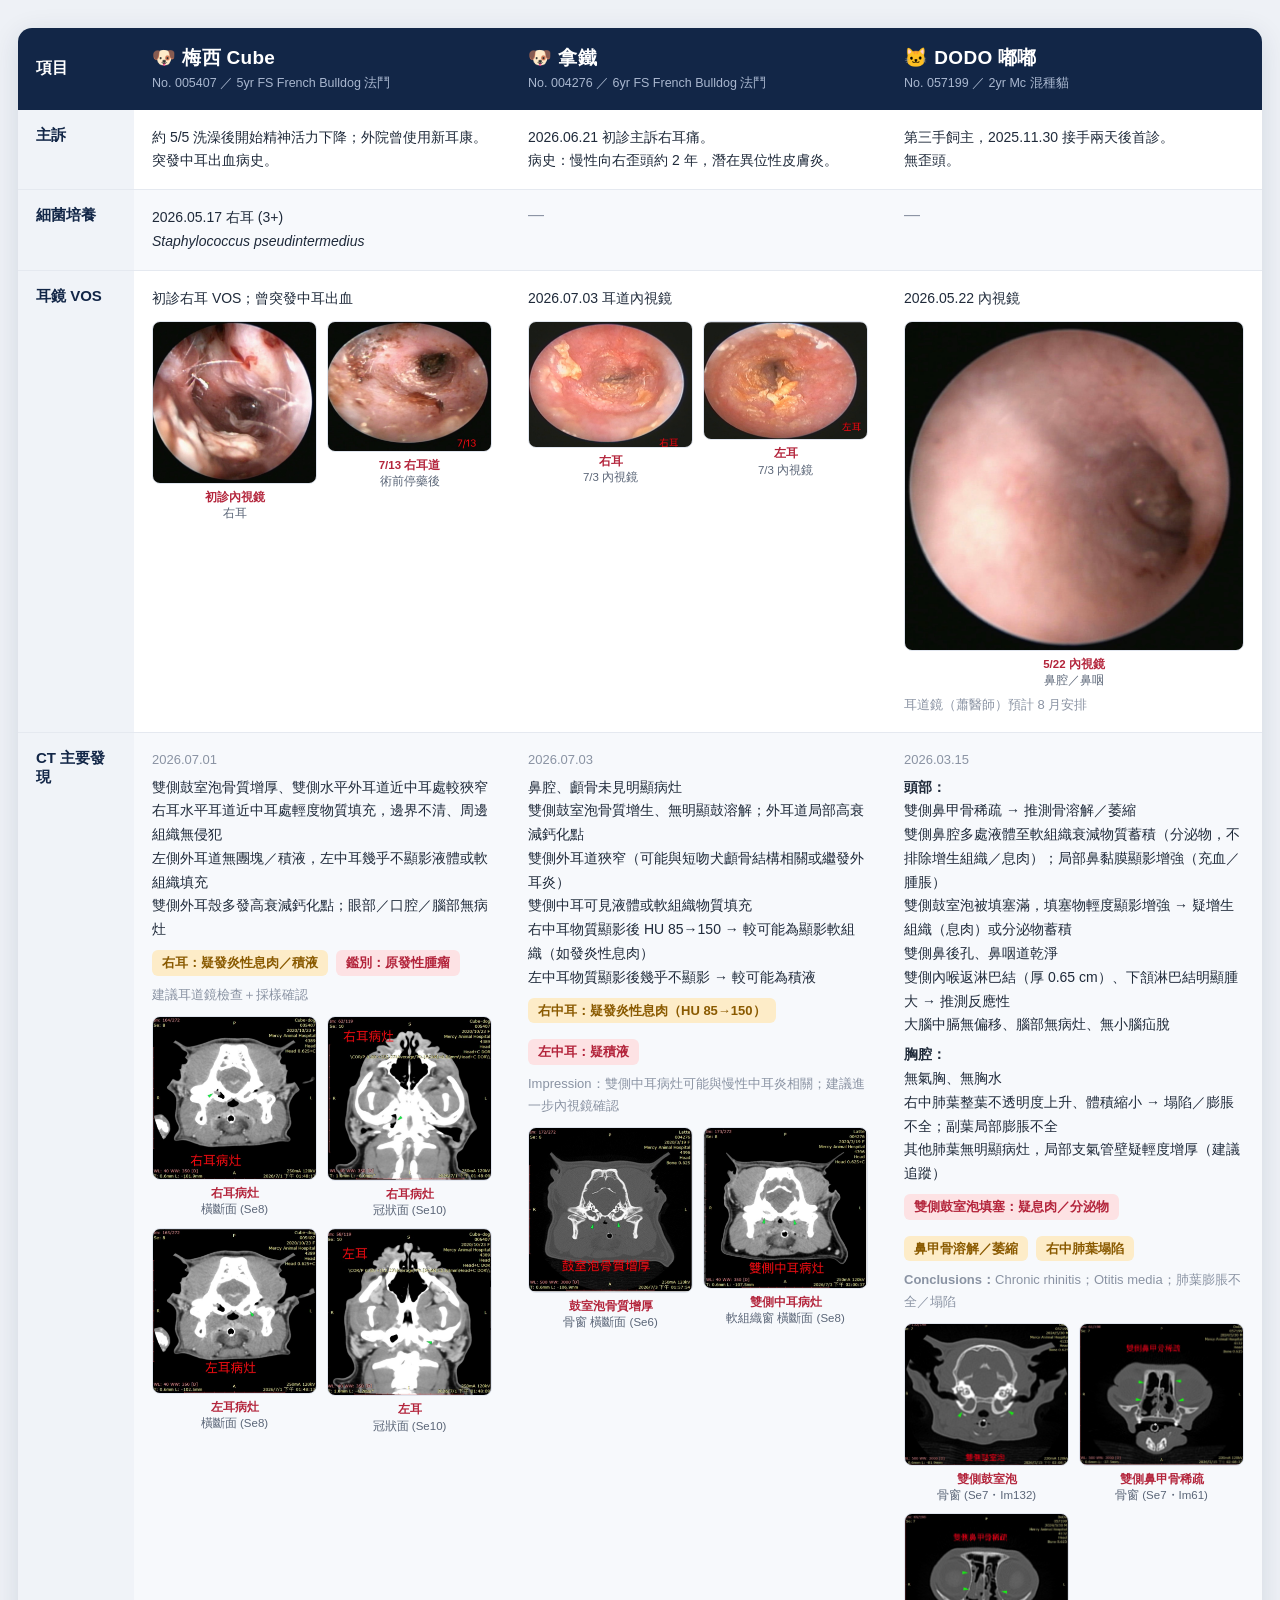
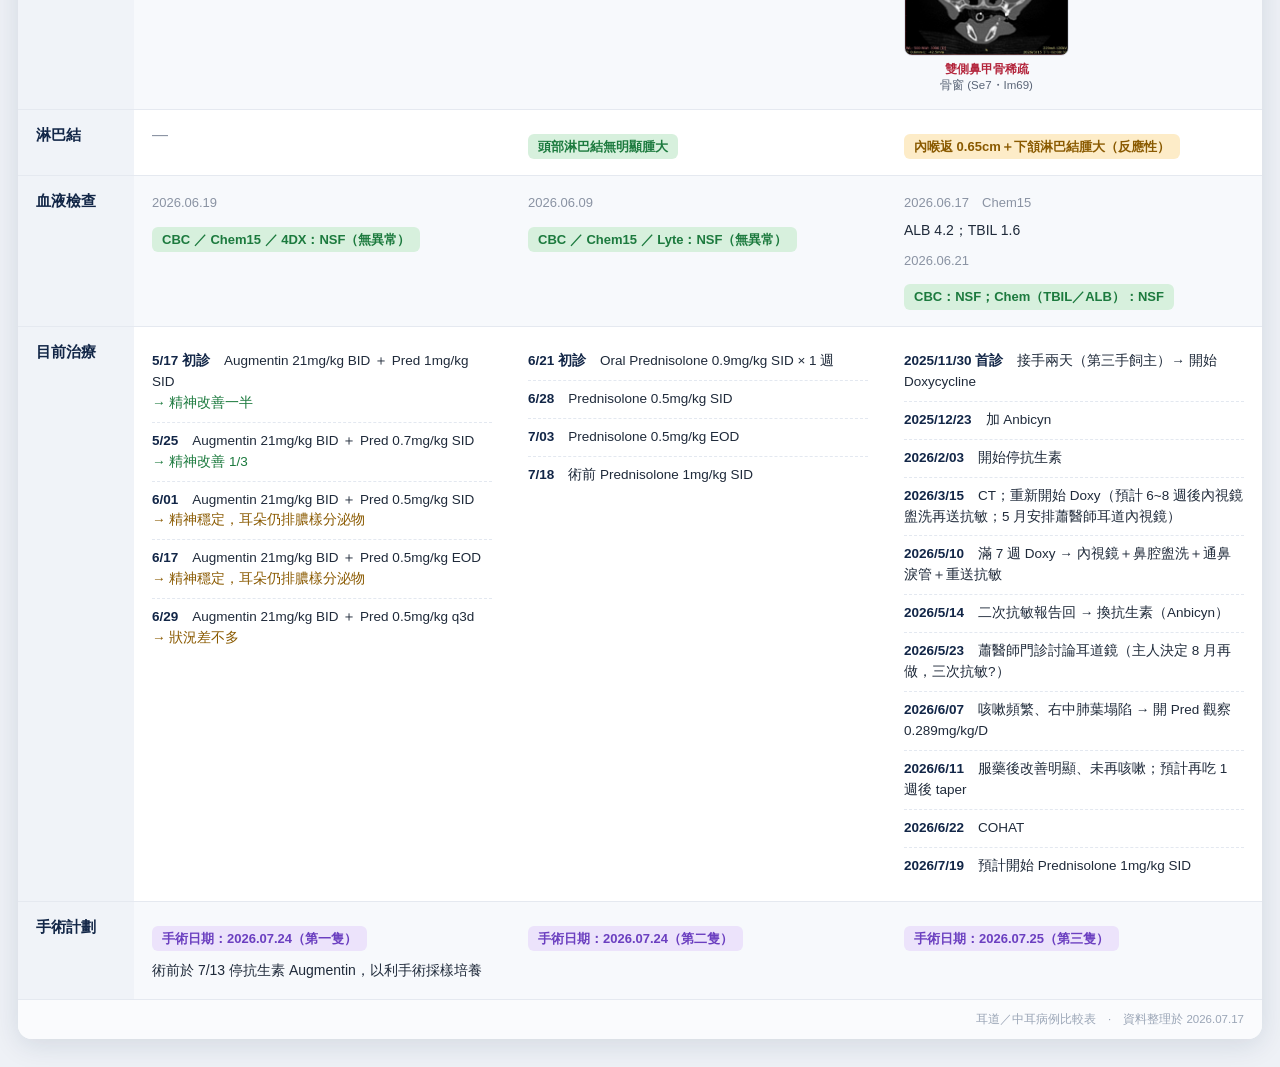
==== index.html @ 52b9d892 "Add files via upload" ====
<!DOCTYPE html>
<html lang="zh-Hant">
<head>
<meta charset="UTF-8">
<meta name="viewport" content="width=device-width, initial-scale=1.0">
<meta name="robots" content="noindex, nofollow, noarchive">
<title>耳道／中耳病例比較表</title>
<style>
  :root{
    --navy:#122647;
    --line:#e5e9f0;
    --label-bg:#f0f3f8;
    --zebra:#f7f9fc;
    --ink:#1f2a3a;
    --muted:#8a93a3;
    --red-bg:#fde2e4;--red-tx:#b3243b;
    --amber-bg:#fdecc8;--amber-tx:#8a5a00;
    --green-bg:#d7f0dd;--green-tx:#1c7a3e;
    --purple-bg:#ece3fb;--purple-tx:#6b3fc0;
    --blue-bg:#dbeafe;--blue-tx:#1e5fbf;
  }
  *{box-sizing:border-box;}
  body{
    margin:0;padding:28px 18px;
    background:#eef1f6;
    font-family:"Noto Sans TC","PingFang TC","Microsoft JhengHei",-apple-system,BlinkMacSystemFont,"Segoe UI",sans-serif;
    color:var(--ink);
    -webkit-font-smoothing:antialiased;
  }
  .wrap{max-width:1480px;margin:0 auto;background:#fff;border-radius:14px;overflow:hidden;box-shadow:0 6px 28px rgba(18,38,71,.12);}
  table{width:100%;border-collapse:collapse;table-layout:fixed;}
  col.label{width:116px;}
  th,td{vertical-align:top;padding:16px 18px;border-bottom:1px solid var(--line);text-align:left;}
  thead th{
    background:var(--navy);color:#fff;border-bottom:none;padding:18px;
    vertical-align:middle;
  }
  .pname{font-size:19px;font-weight:700;letter-spacing:.3px;line-height:1.3;}
  .pname .emoji{margin-right:6px;}
  .pmeta{font-size:12.5px;color:#a9b7cf;margin-top:4px;font-weight:400;}
  td.label{background:var(--label-bg);font-weight:700;color:var(--navy);font-size:15px;}
  tbody tr:nth-child(even) td:not(.label){background:var(--zebra);}
  td .line{font-size:14px;line-height:1.7;}
  td .sub{color:var(--muted);font-size:13px;}
  .em{font-style:italic;}
  .dash{color:var(--muted);font-size:16px;}
  .badge{display:inline-block;padding:3px 10px;border-radius:6px;font-size:13px;font-weight:700;margin-top:8px;line-height:1.5;}
  .b-red{background:var(--red-bg);color:var(--red-tx);}
  .b-amber{background:var(--amber-bg);color:var(--amber-tx);}
  .b-green{background:var(--green-bg);color:var(--green-tx);}
  .b-purple{background:var(--purple-bg);color:var(--purple-tx);}
  .b-blue{background:var(--blue-bg);color:var(--blue-tx);}
  .badges{display:flex;flex-wrap:wrap;gap:8px;}
  .badges .badge{margin-top:8px;}
  ul.tx{list-style:none;margin:0;padding:0;}
  ul.tx li{font-size:13.5px;line-height:1.55;padding:8px 0;border-bottom:1px dashed #e3e8f0;}
  ul.tx li:last-child{border-bottom:none;}
  ul.tx .d{font-weight:700;color:var(--navy);}
  ul.tx .rsp{color:var(--green-tx);}
  ul.tx .rsp.flat{color:#8a5a00;}
  .photo-ph{
    margin-top:10px;border:2px dashed #b9c4d6;border-radius:10px;
    background:#f4f7fb;color:#7c8aa3;text-align:center;
    padding:24px 10px;font-size:12.5px;line-height:1.5;
  }
  .photo-ph .ic{font-size:22px;display:block;margin-bottom:6px;}
  .photo-ph img{max-width:100%;border-radius:8px;display:block;}
  .ct-grid{display:grid;grid-template-columns:1fr 1fr;gap:8px;margin-top:10px;}
  .ct-cell{border:2px dashed #b9c4d6;border-radius:9px;background:#f4f7fb;
    color:#7c8aa3;text-align:center;padding:18px 6px;font-size:11.5px;line-height:1.45;}
  .ct-cell .ic{font-size:18px;display:block;margin-bottom:4px;}
  .ct-cell .cap{font-weight:700;color:#b3243b;font-size:12px;}
  .ct-cell img{max-width:100%;border-radius:6px;display:block;}
  .img-grid{display:grid;grid-template-columns:1fr 1fr;gap:10px;margin-top:10px;}
  .img-fig{margin:0;}
  .img-fig img{width:100%;border-radius:8px;display:block;border:1px solid #e0e5ee;}
  .img-fig figcaption{font-size:11.5px;color:#5a6577;text-align:center;margin-top:5px;line-height:1.4;}
  .img-fig figcaption b{color:#b3243b;}
  .foot{padding:12px 18px;background:#fafbfd;color:#9aa5b6;font-size:11.5px;text-align:right;}
</style>
</head>
<body>
<div class="wrap">
<table>
  <colgroup>
    <col class="label">
    <col><col><col>
  </colgroup>
  <thead>
    <tr>
      <th class="corner">項目</th>
      <th>
        <div class="pname"><span class="emoji">🐶</span>梅西 Cube</div>
        <div class="pmeta">No. 005407 ／ 5yr FS French Bulldog 法鬥</div>
      </th>
      <th>
        <div class="pname"><span class="emoji">🐶</span>拿鐵</div>
        <div class="pmeta">No. 004276 ／ 6yr FS French Bulldog 法鬥</div>
      </th>
      <th>
        <div class="pname"><span class="emoji">🐱</span>DODO 嘟嘟</div>
        <div class="pmeta">No. 057199 ／ 2yr Mc 混種貓</div>
      </th>
    </tr>
  </thead>
  <tbody>
    <!-- 主訴 -->
    <tr>
      <td class="label">主訴</td>
      <td><div class="line">約 5/5 洗澡後開始精神活力下降；外院曾使用新耳康。突發中耳出血病史。</div></td>
      <td><div class="line">2026.06.21 初診主訴右耳痛。<br>病史：慢性向右歪頭約 2 年，潛在異位性皮膚炎。</div></td>
      <td><div class="line">第三手飼主，2025.11.30 接手兩天後首診。<br>無歪頭。</div></td>
    </tr>
    <!-- 細菌培養 -->
    <tr>
      <td class="label">細菌培養</td>
      <td>
        <div class="line">2026.05.17 右耳 (3+)<br><span class="em">Staphylococcus pseudintermedius</span></div>
      </td>
      <td><div class="dash">—</div></td>
      <td><div class="dash">—</div></td>
    </tr>
    <!-- 耳鏡 VOS -->
    <tr>
      <td class="label">耳鏡 VOS</td>
      <td>
        <div class="line">初診右耳 VOS；曾突發中耳出血</div>
        <div class="img-grid">
          <figure class="img-fig"><img src="[data-uri]" alt="初診內視鏡"><figcaption><b>初診內視鏡</b><br>右耳</figcaption></figure>
          <figure class="img-fig"><img src="[data-uri]" alt="7/13 右耳道"><figcaption><b>7/13 右耳道</b><br>術前停藥後</figcaption></figure>
        </div>
      </td>
      <td>
        <div class="line">2026.07.03 耳道內視鏡</div>
        <div class="img-grid">
          <figure class="img-fig"><img src="[data-uri]" alt="右耳"><figcaption><b>右耳</b><br>7/3 內視鏡</figcaption></figure>
          <figure class="img-fig"><img src="[data-uri]" alt="左耳"><figcaption><b>左耳</b><br>7/3 內視鏡</figcaption></figure>
        </div>
      </td>
      <td>
        <div class="line">2026.05.22 內視鏡</div>
        <div class="img-grid" style="grid-template-columns:1fr;">
          <figure class="img-fig"><img src="[data-uri]" alt="5/22 內視鏡"><figcaption><b>5/22 內視鏡</b><br>鼻腔／鼻咽</figcaption></figure>
        </div>
        <div class="line sub" style="margin-top:6px;">耳道鏡（蕭醫師）預計 8 月安排</div>
      </td>
    </tr>
    <!-- CT 主要發現 -->
    <tr>
      <td class="label">CT 主要發現</td>
      <td>
        <div class="line sub" style="margin-bottom:4px;">2026.07.01</div>
        <div class="line">雙側鼓室泡骨質增厚、雙側水平外耳道近中耳處較狹窄<br>右耳水平耳道近中耳處輕度物質填充，邊界不清、周邊組織無侵犯<br>左側外耳道無團塊／積液，左中耳幾乎不顯影液體或軟組織填充<br>雙側外耳殼多發高衰減鈣化點；眼部／口腔／腦部無病灶</div>
        <div class="badges">
          <span class="badge b-amber">右耳：疑發炎性息肉／積液</span>
          <span class="badge b-red">鑑別：原發性腫瘤</span>
        </div>
        <div class="line sub" style="margin-top:8px;">建議耳道鏡檢查＋採樣確認</div>
        <div class="img-grid">
          <figure class="img-fig"><img src="[data-uri]" alt="右耳病灶"><figcaption><b>右耳病灶</b><br>橫斷面 (Se8)</figcaption></figure>
          <figure class="img-fig"><img src="[data-uri]" alt="右耳病灶"><figcaption><b>右耳病灶</b><br>冠狀面 (Se10)</figcaption></figure>
          <figure class="img-fig"><img src="[data-uri]" alt="左耳病灶"><figcaption><b>左耳病灶</b><br>橫斷面 (Se8)</figcaption></figure>
          <figure class="img-fig"><img src="[data-uri]" alt="左耳"><figcaption><b>左耳</b><br>冠狀面 (Se10)</figcaption></figure>
        </div>
      </td>
      <td>
        <div class="line sub" style="margin-bottom:4px;">2026.07.03</div>
        <div class="line">鼻腔、顱骨未見明顯病灶<br>雙側鼓室泡骨質增生、無明顯鼓溶解；外耳道局部高衰減鈣化點<br>雙側外耳道狹窄（可能與短吻犬顱骨結構相關或繼發外耳炎）<br>雙側中耳可見液體或軟組織物質填充<br>右中耳物質顯影後 HU 85→150 → 較可能為顯影軟組織（如發炎性息肉）<br>左中耳物質顯影後幾乎不顯影 → 較可能為積液</div>
        <div class="badges">
          <span class="badge b-amber">右中耳：疑發炎性息肉（HU 85→150）</span>
          <span class="badge b-red">左中耳：疑積液</span>
        </div>
        <div class="line sub" style="margin-top:8px;">Impression：雙側中耳病灶可能與慢性中耳炎相關；建議進一步內視鏡確認</div>
        <div class="img-grid">
          <figure class="img-fig"><img src="[data-uri]" alt="鼓室泡骨質增厚"><figcaption><b>鼓室泡骨質增厚</b><br>骨窗 橫斷面 (Se6)</figcaption></figure>
          <figure class="img-fig"><img src="[data-uri]" alt="雙側中耳病灶"><figcaption><b>雙側中耳病灶</b><br>軟組織窗 橫斷面 (Se8)</figcaption></figure>
        </div>
      </td>
      <td>
        <div class="line sub" style="margin-bottom:4px;">2026.03.15</div>
        <div class="line"><b>頭部：</b><br>雙側鼻甲骨稀疏 → 推測骨溶解／萎縮<br>雙側鼻腔多處液體至軟組織衰減物質蓄積（分泌物，不排除增生組織／息肉）；局部鼻黏膜顯影增強（充血／腫脹）<br>雙側鼓室泡被填塞滿，填塞物輕度顯影增強 → 疑增生組織（息肉）或分泌物蓄積<br>雙側鼻後孔、鼻咽道乾淨<br>雙側內喉返淋巴結（厚 0.65 cm）、下頷淋巴結明顯腫大 → 推測反應性<br>大腦中膈無偏移、腦部無病灶、無小腦疝脫</div>
        <div class="line" style="margin-top:6px;"><b>胸腔：</b><br>無氣胸、無胸水<br>右中肺葉整葉不透明度上升、體積縮小 → 塌陷／膨脹不全；副葉局部膨脹不全<br>其他肺葉無明顯病灶，局部支氣管壁疑輕度增厚（建議追蹤）</div>
        <div class="badges">
          <span class="badge b-red">雙側鼓室泡填塞：疑息肉／分泌物</span>
          <span class="badge b-amber">鼻甲骨溶解／萎縮</span>
          <span class="badge b-amber">右中肺葉塌陷</span>
        </div>
        <div class="line sub" style="margin-top:8px;"><b>Conclusions：</b>Chronic rhinitis；Otitis media；肺葉膨脹不全／塌陷</div>
        <div class="img-grid">
          <figure class="img-fig"><img src="[data-uri]" alt="雙側鼓室泡"><figcaption><b>雙側鼓室泡</b><br>骨窗 (Se7・Im132)</figcaption></figure>
          <figure class="img-fig"><img src="[data-uri]" alt="雙側鼻甲骨稀疏"><figcaption><b>雙側鼻甲骨稀疏</b><br>骨窗 (Se7・Im61)</figcaption></figure>
          <figure class="img-fig"><img src="[data-uri]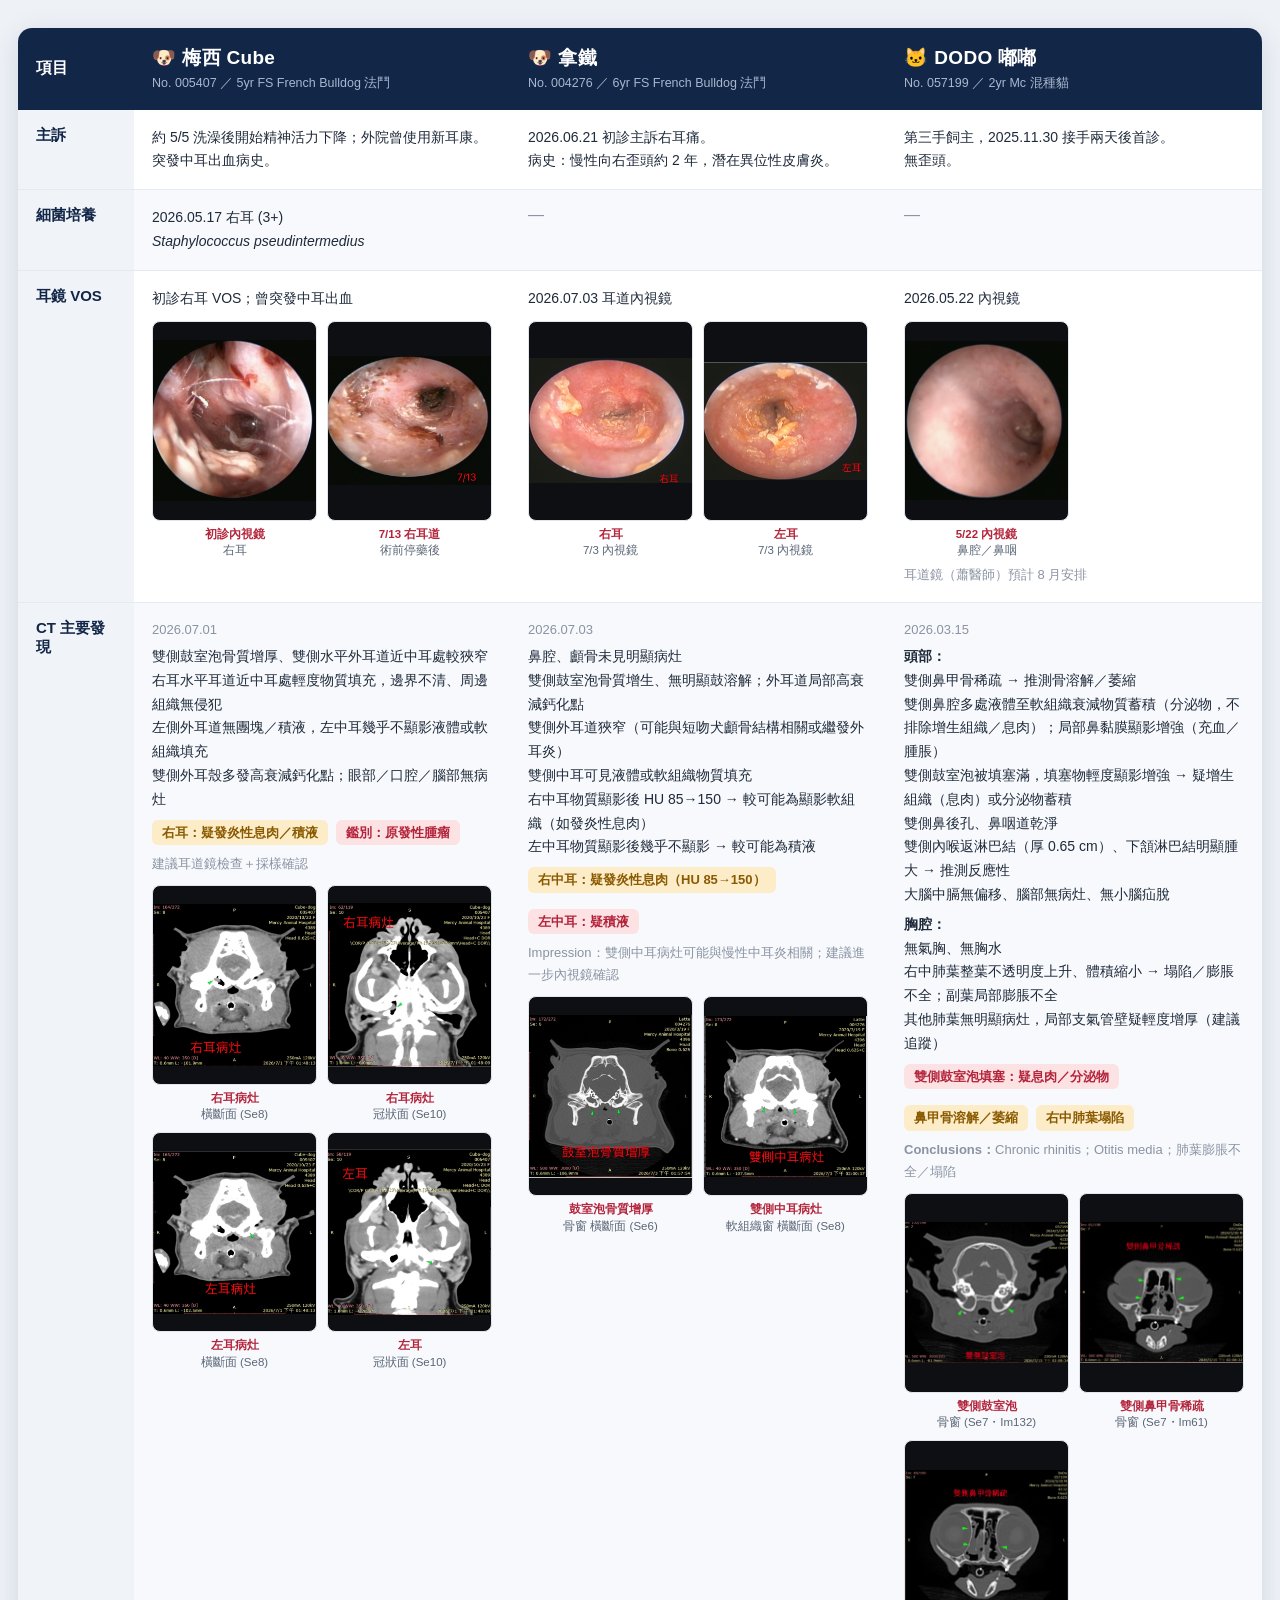
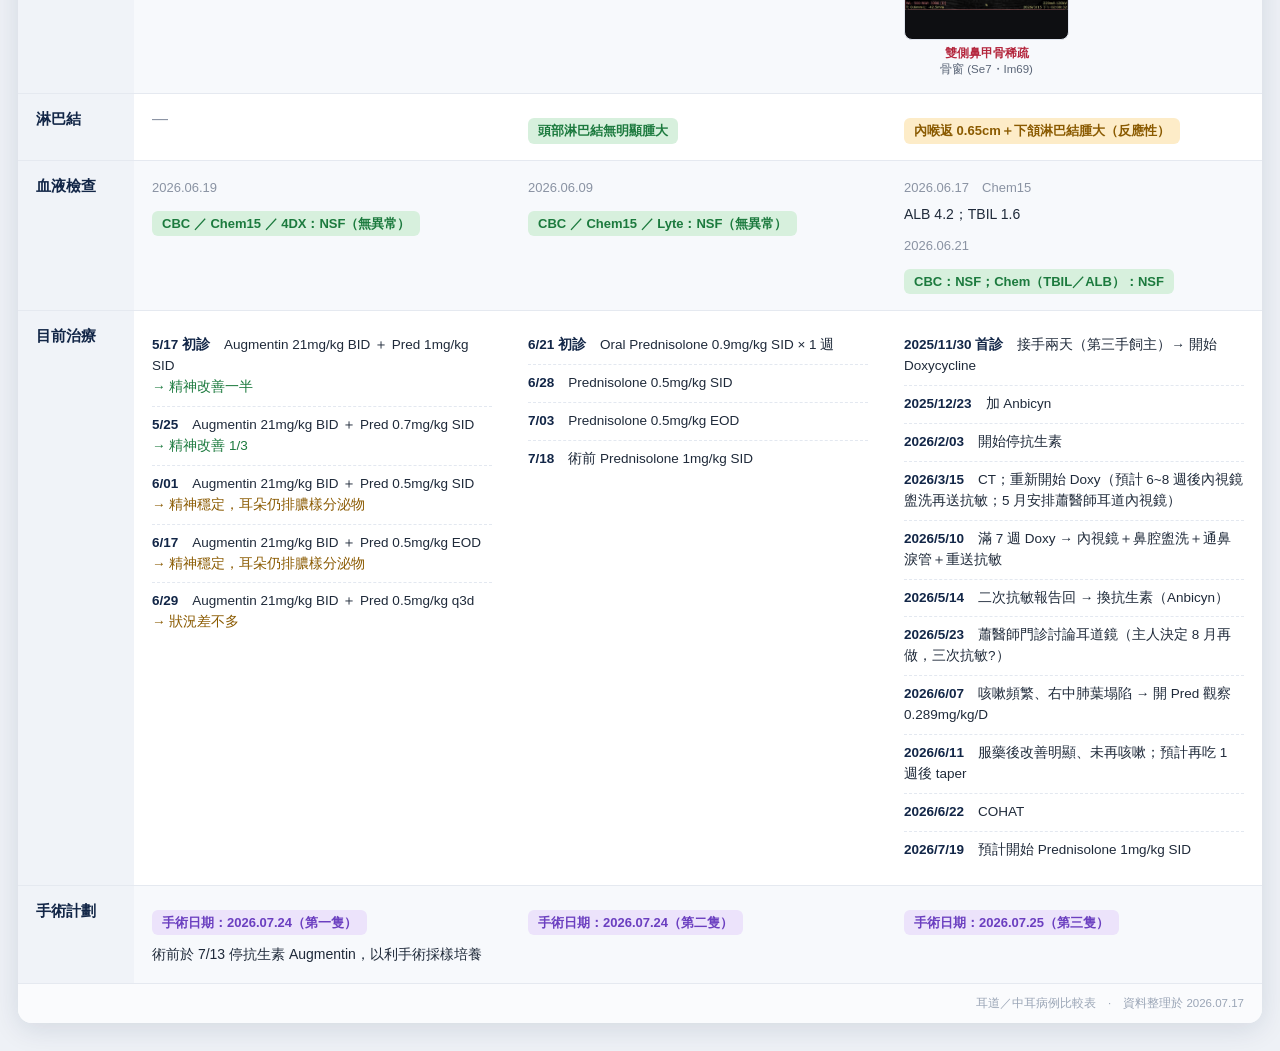
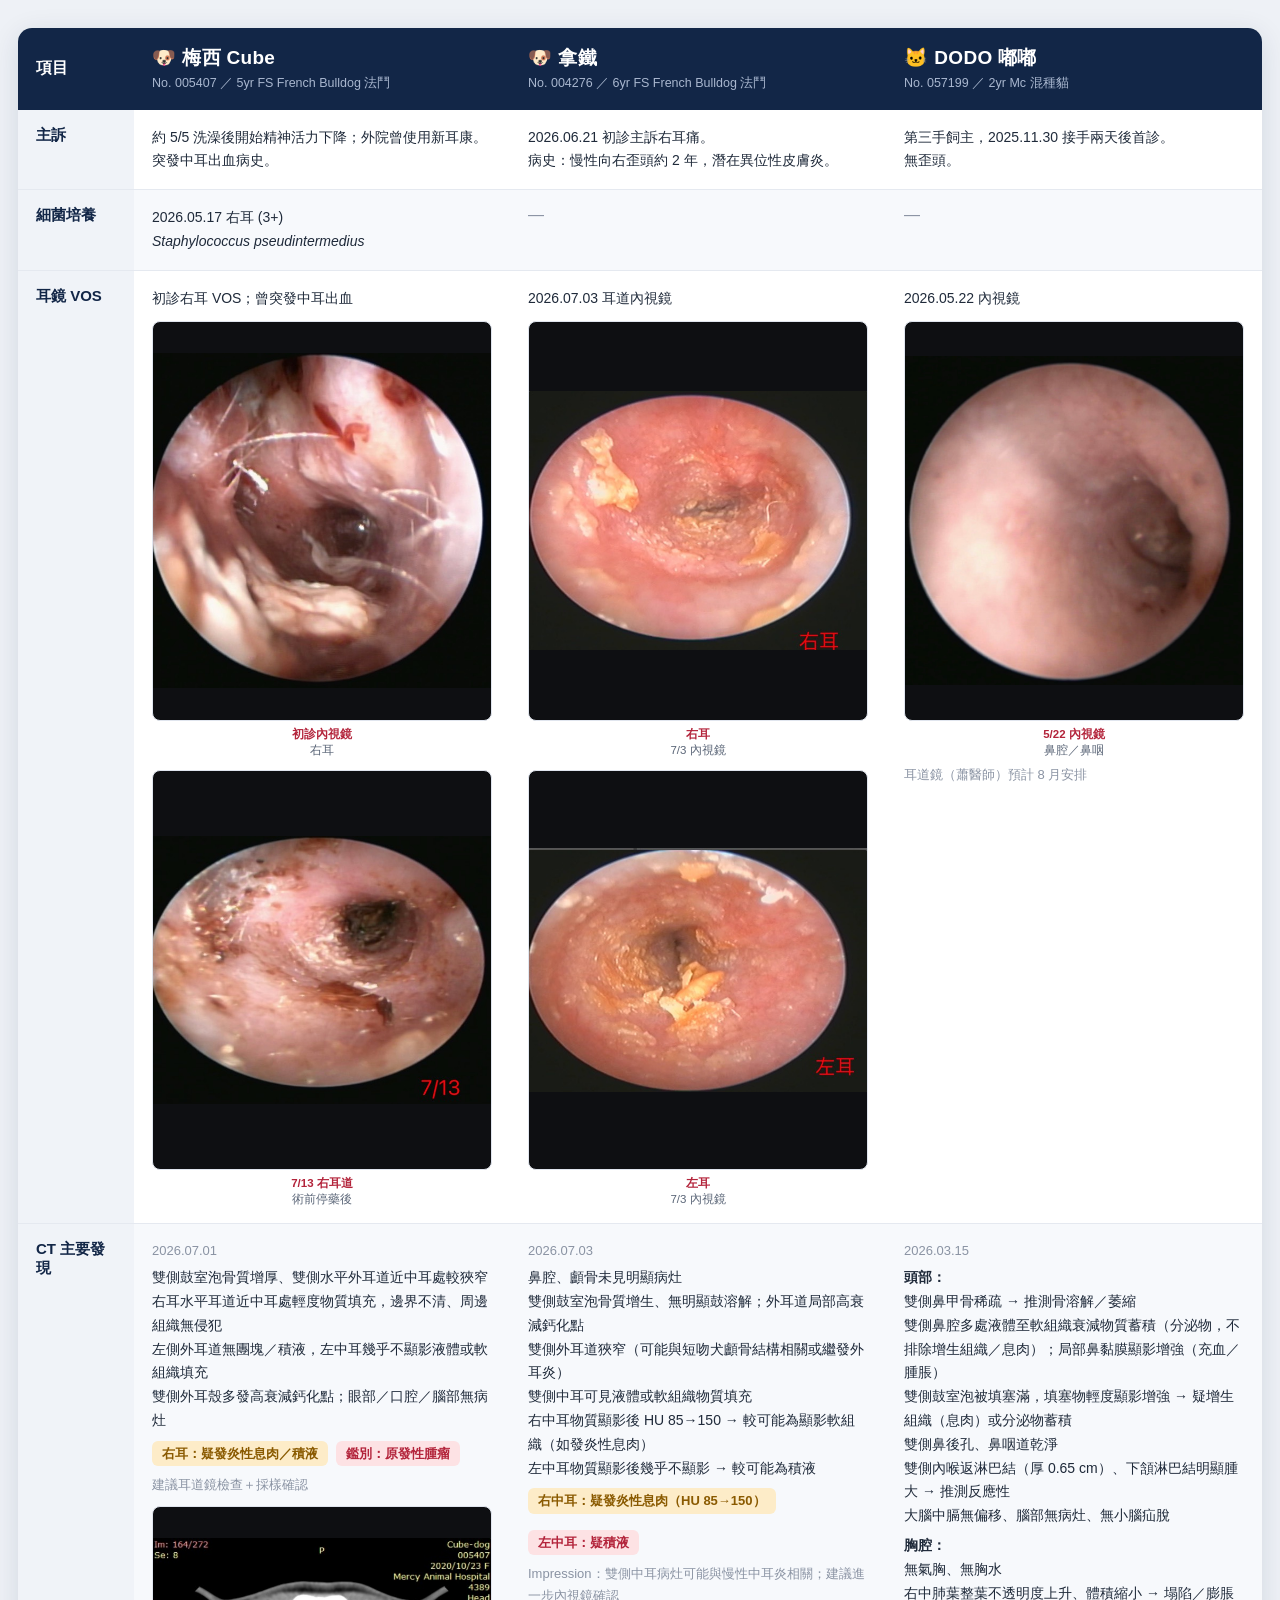
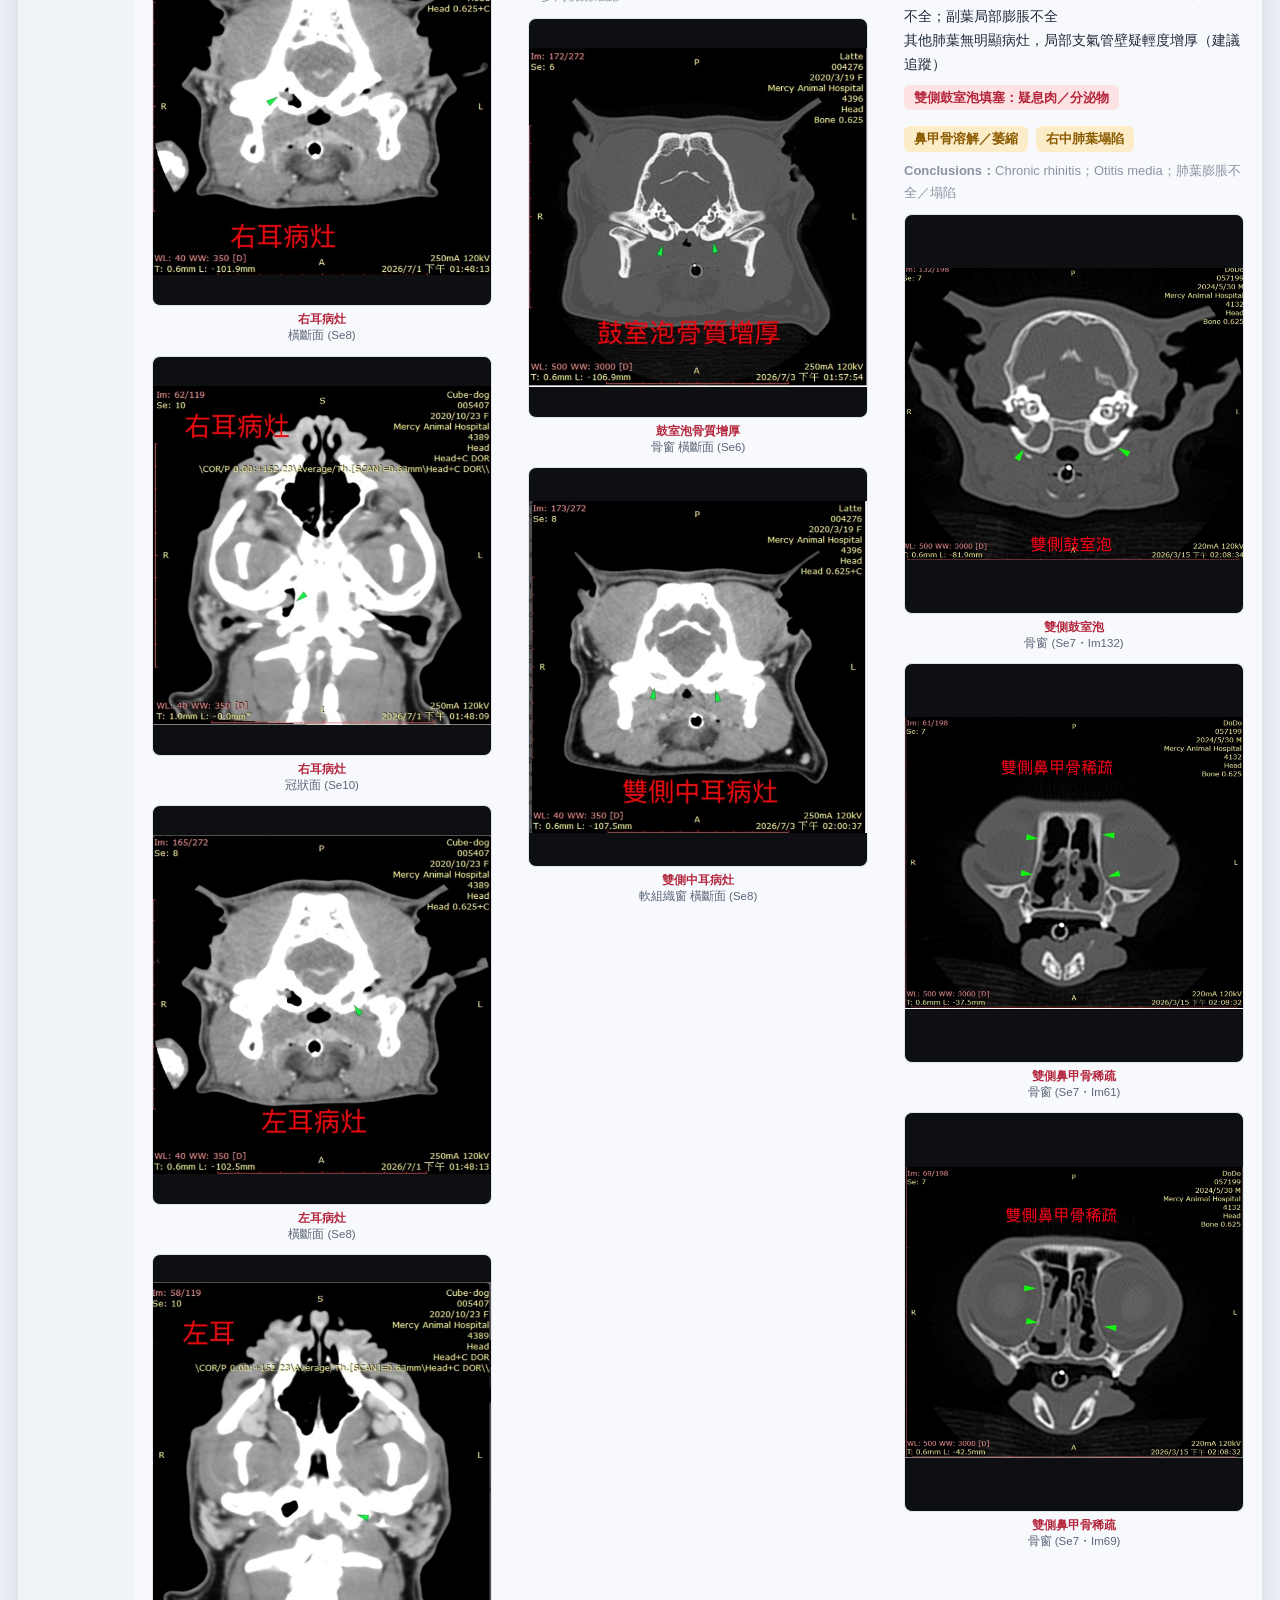
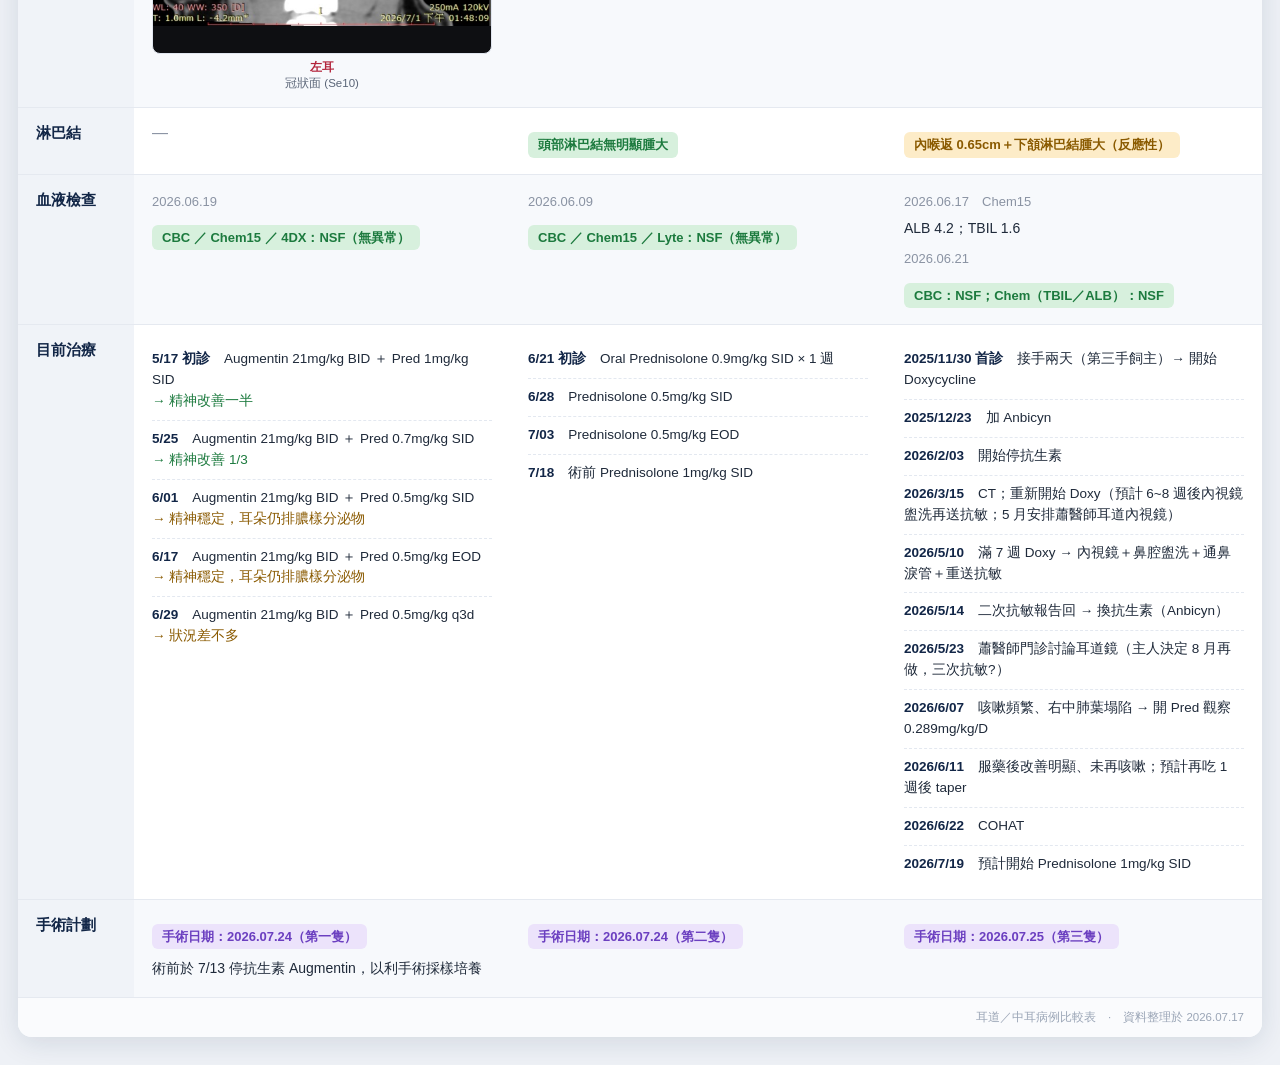
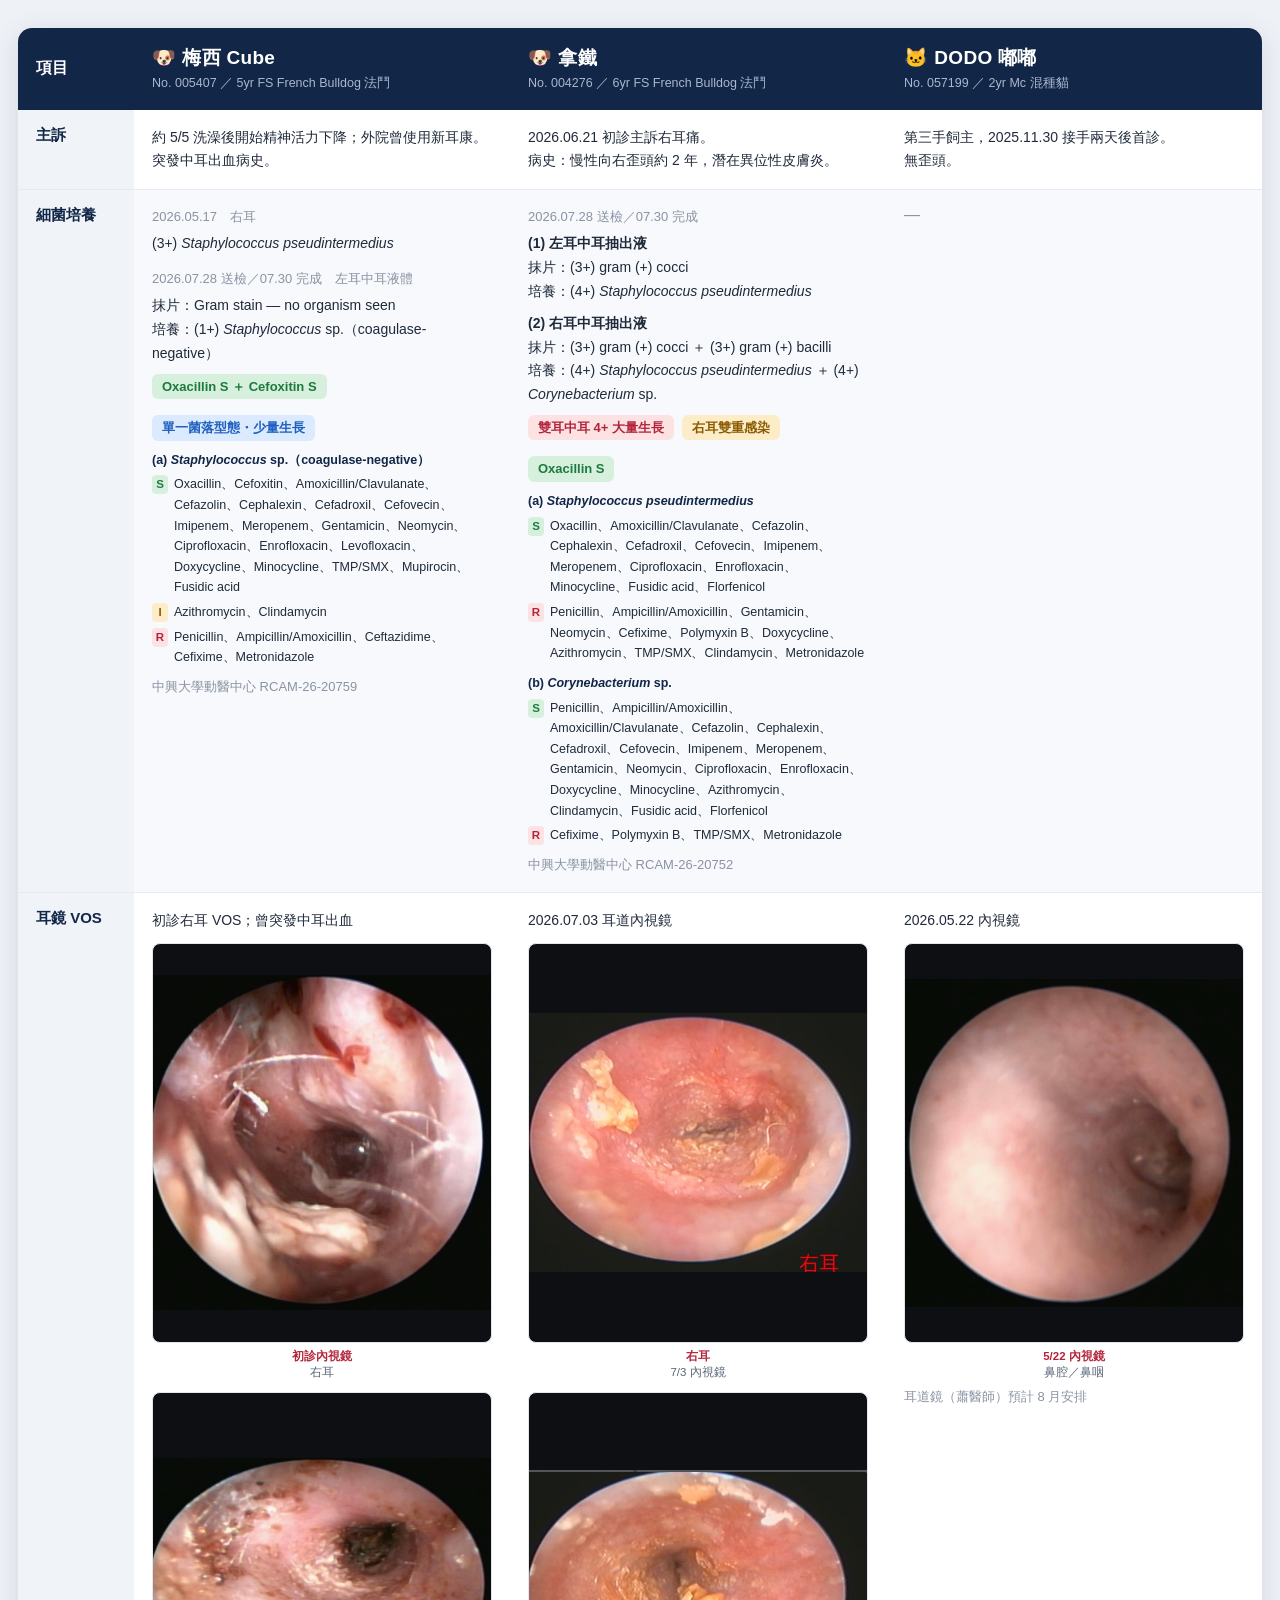
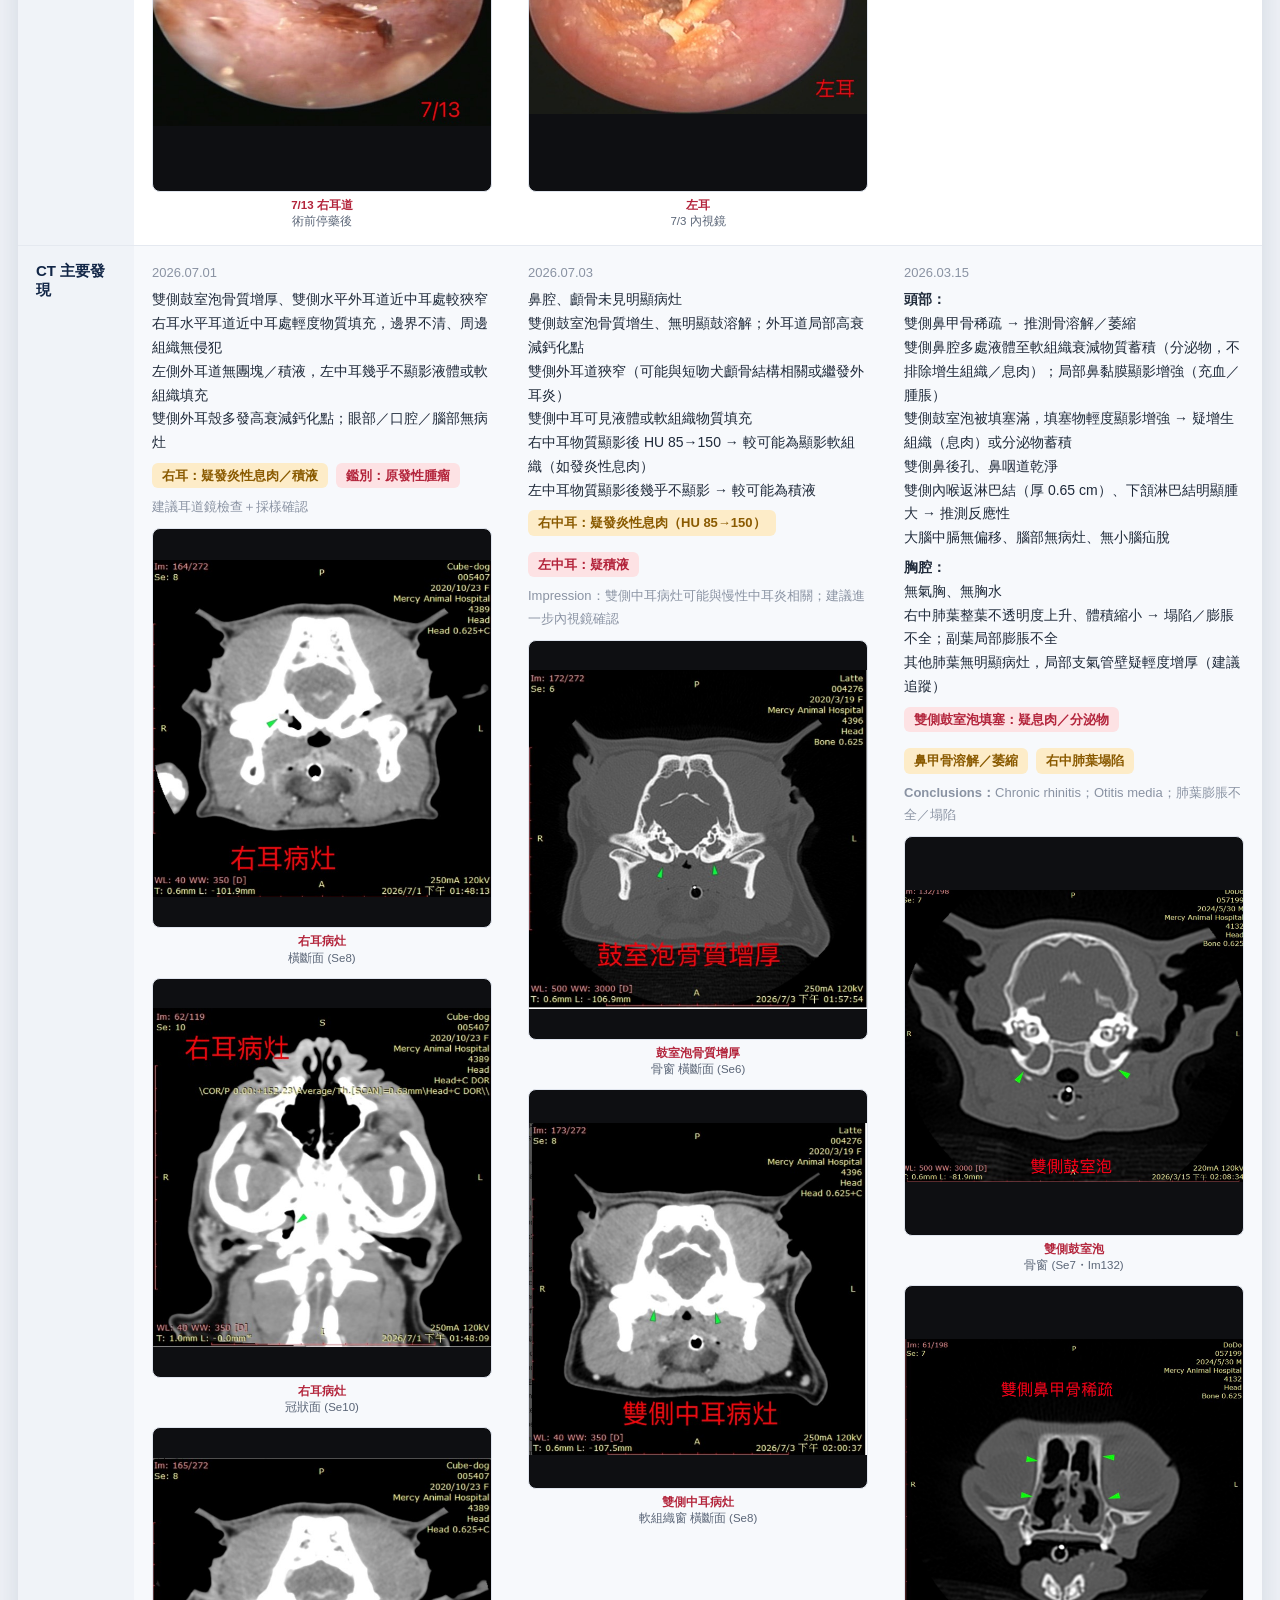
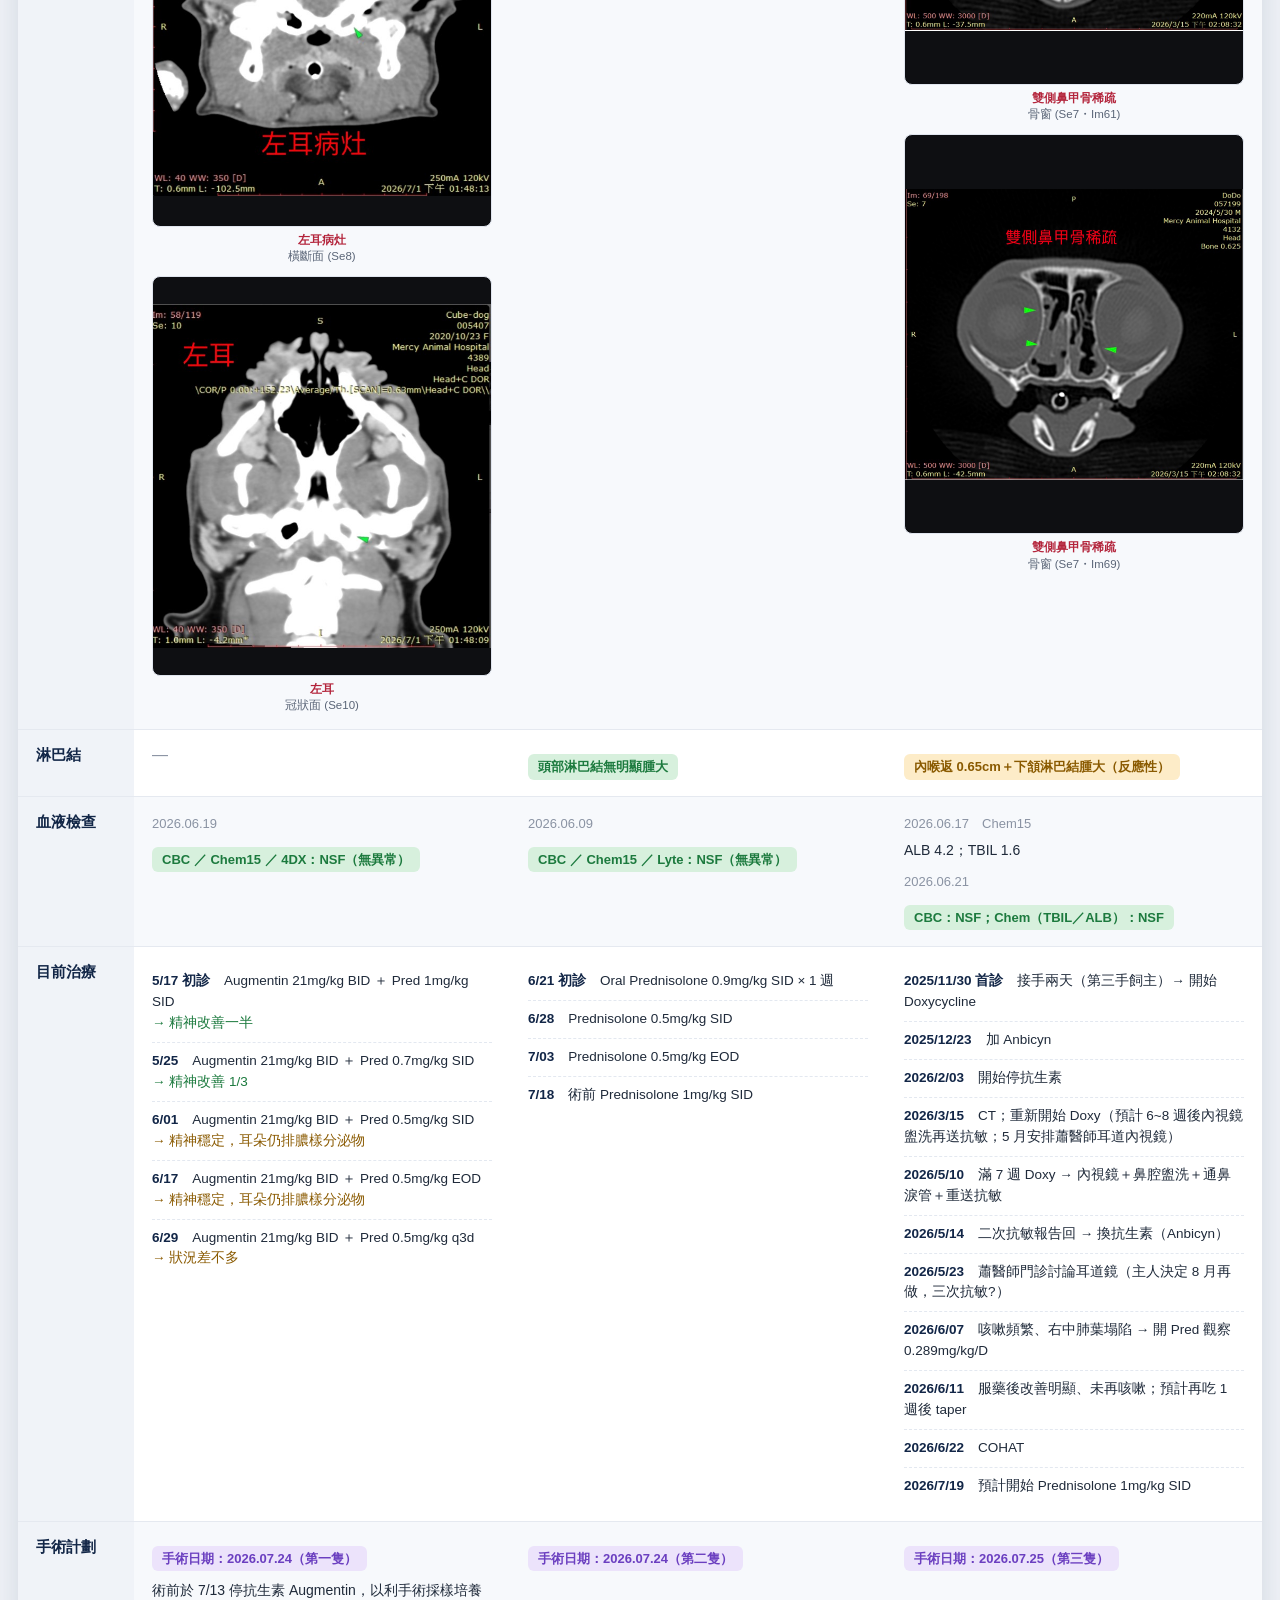
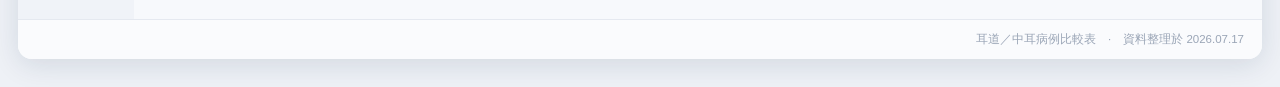
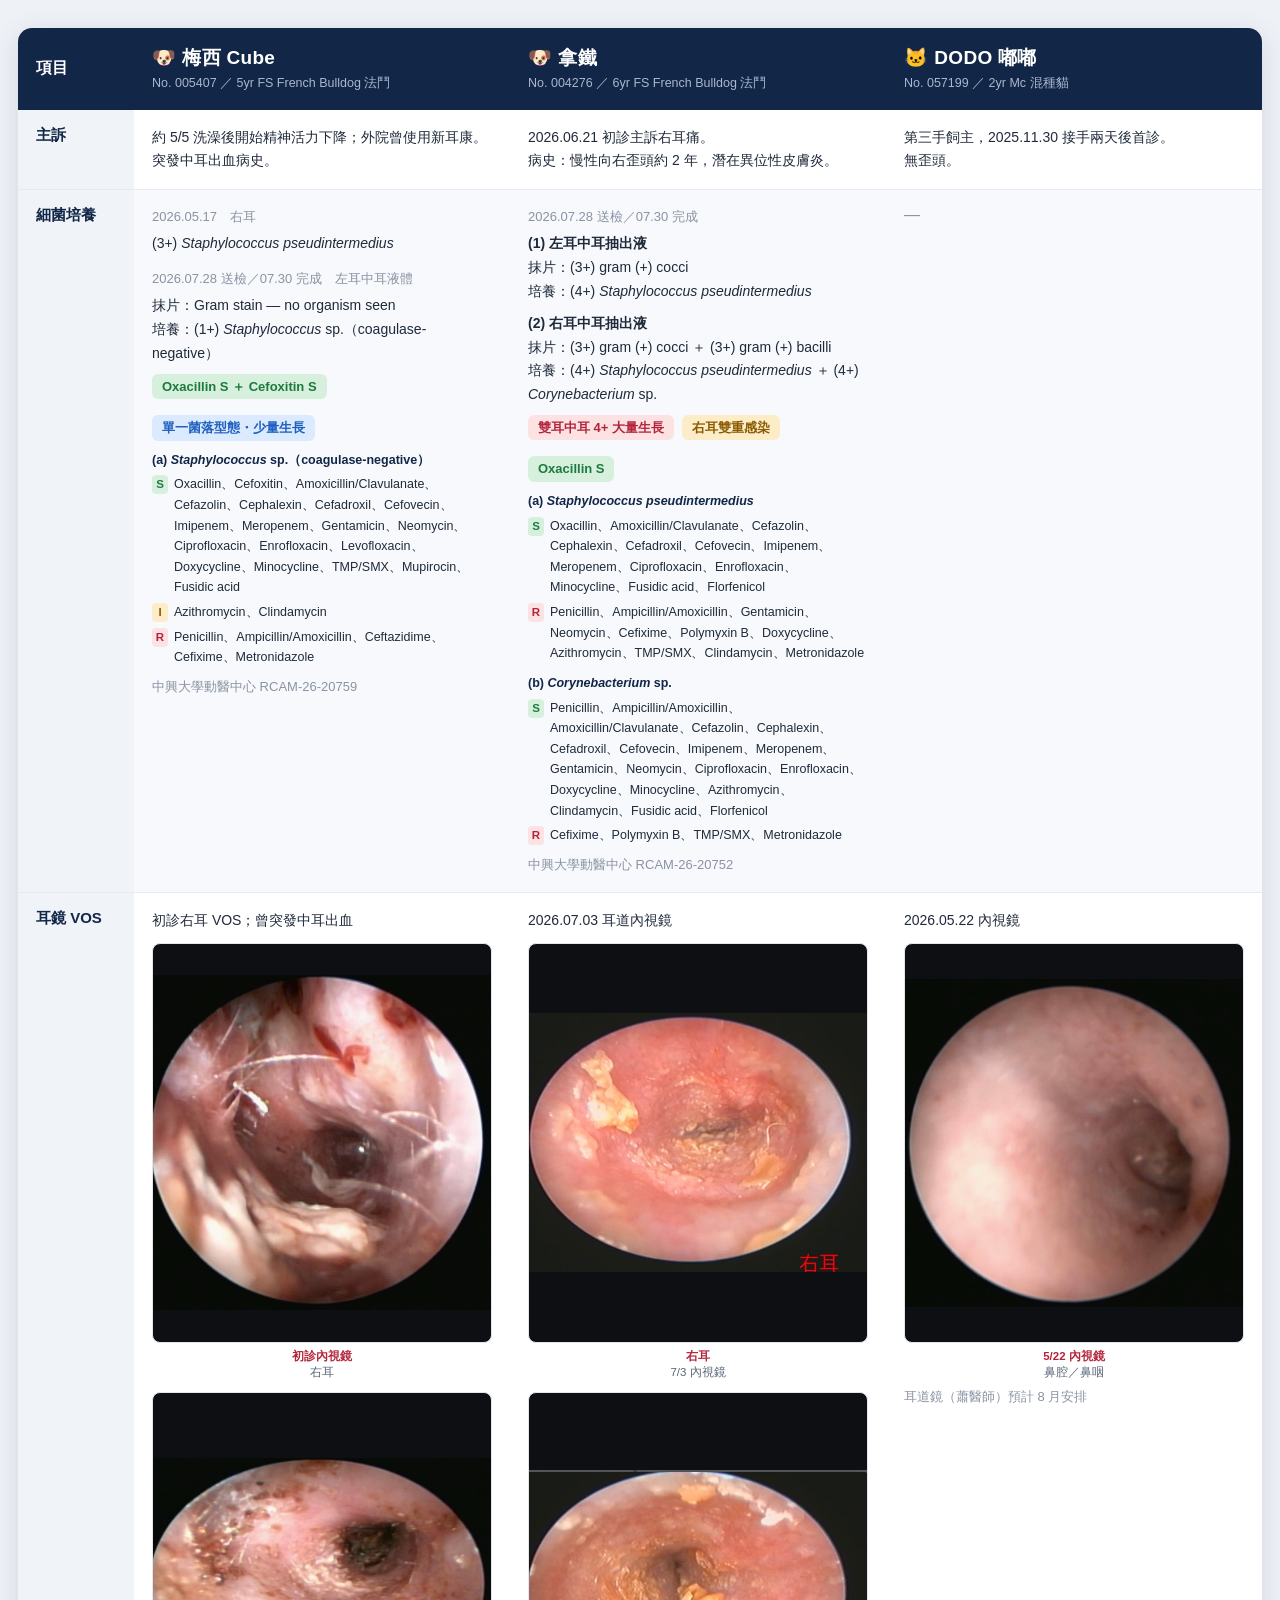
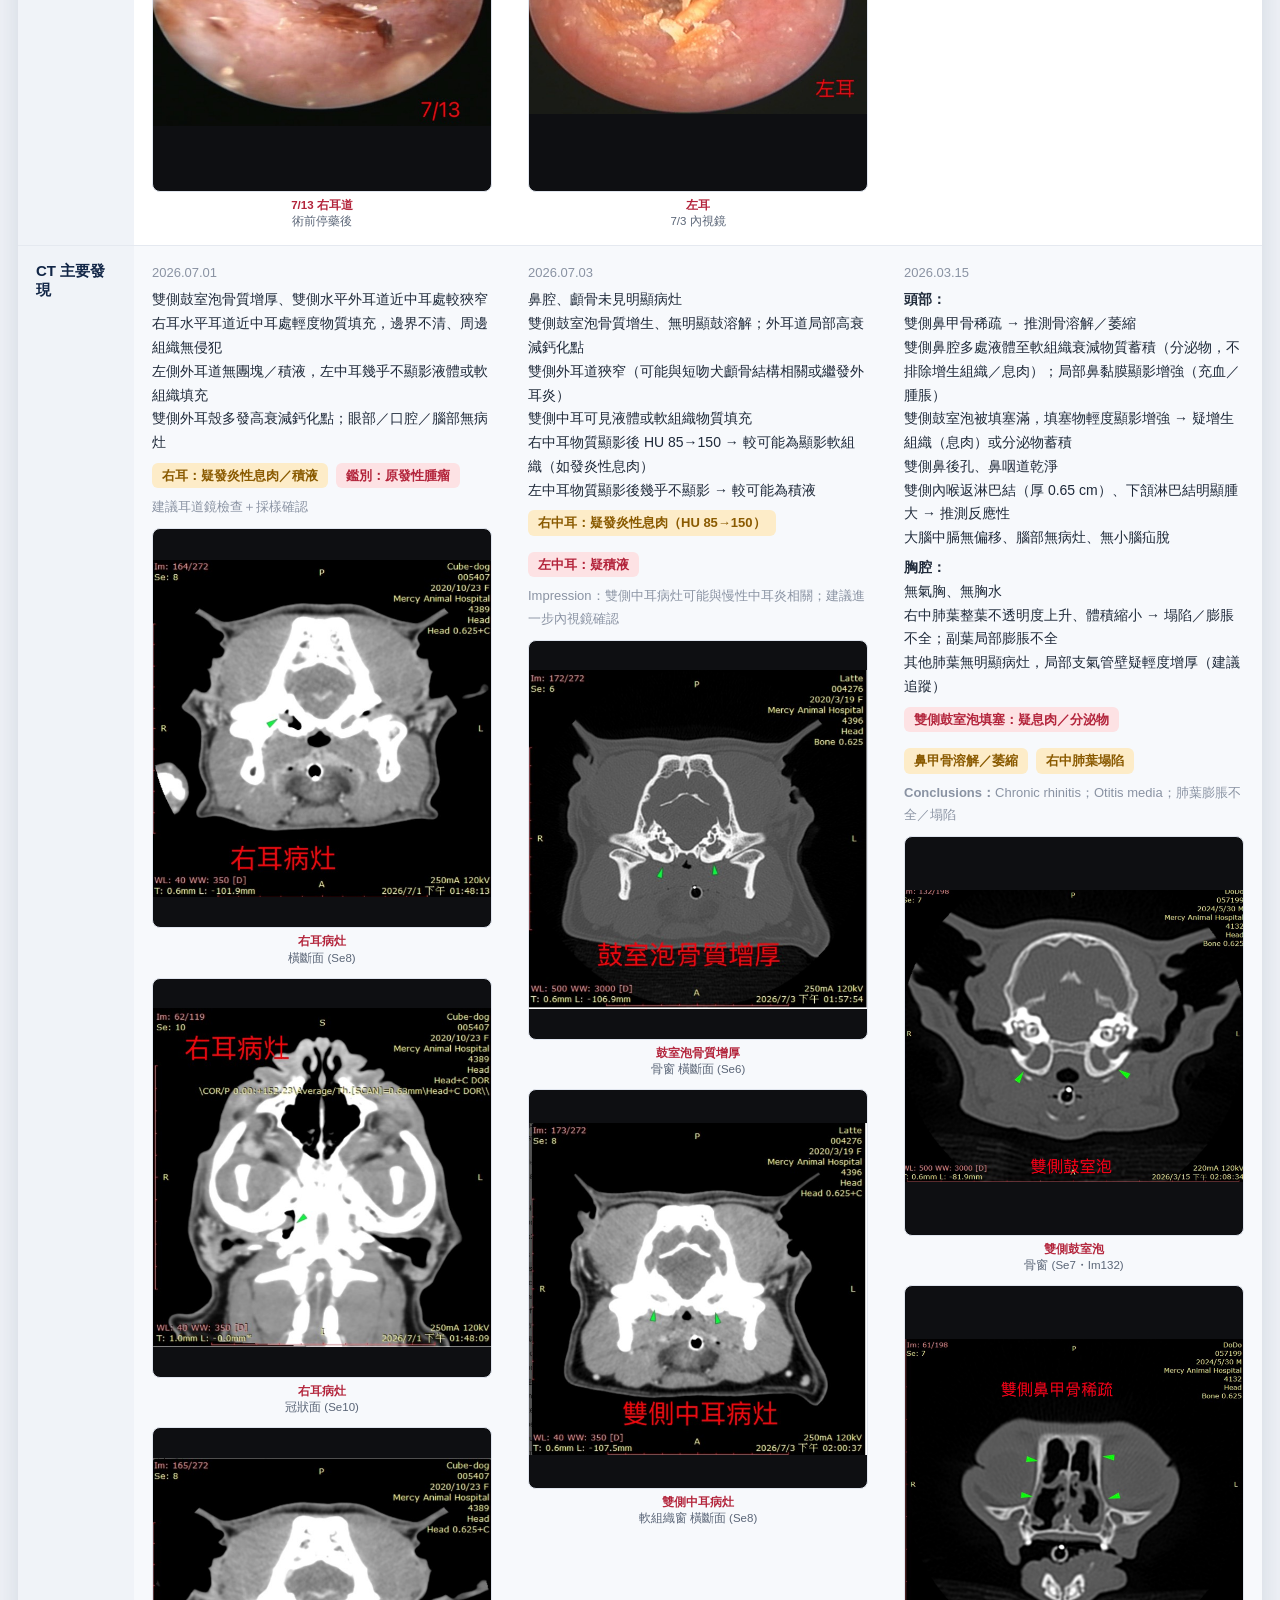
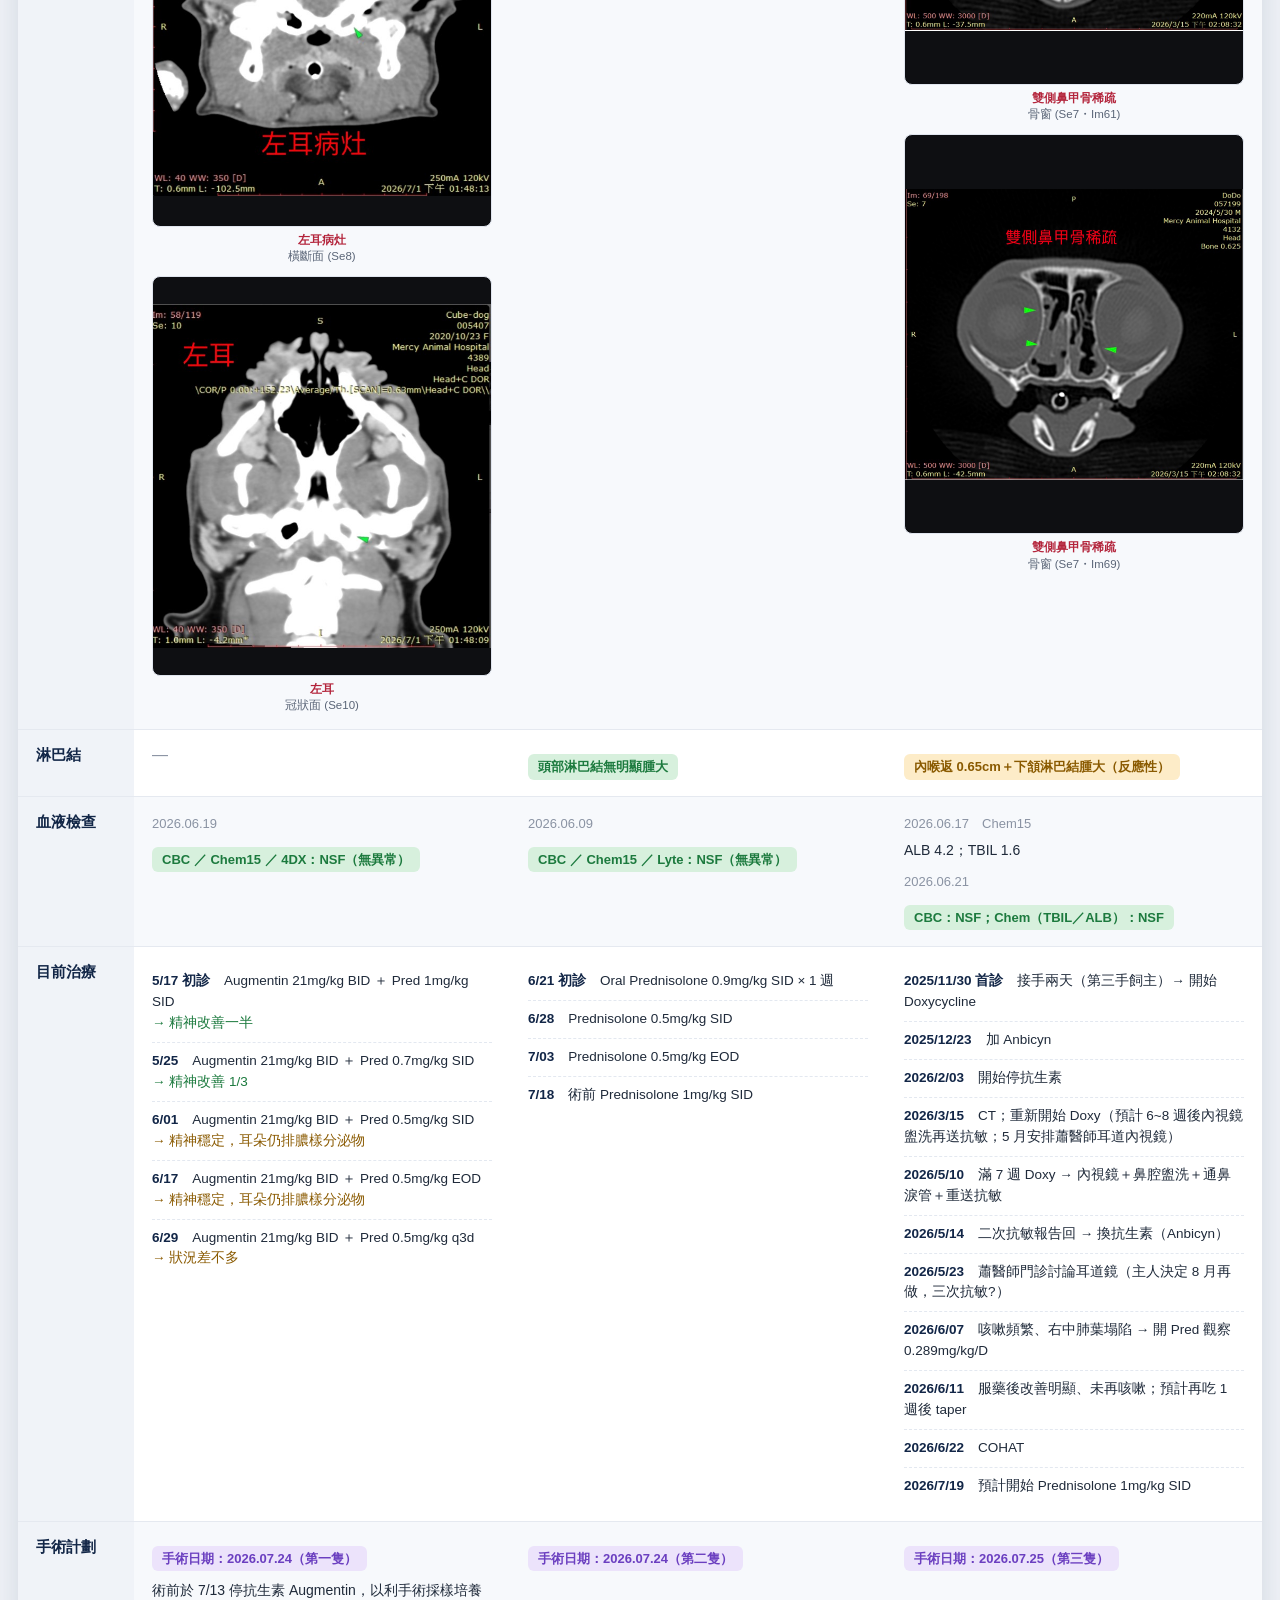
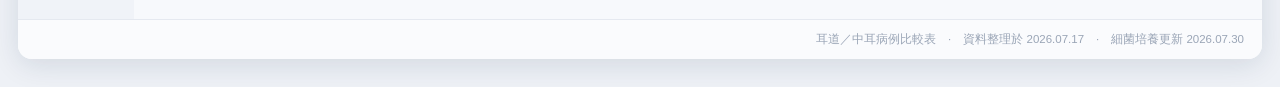
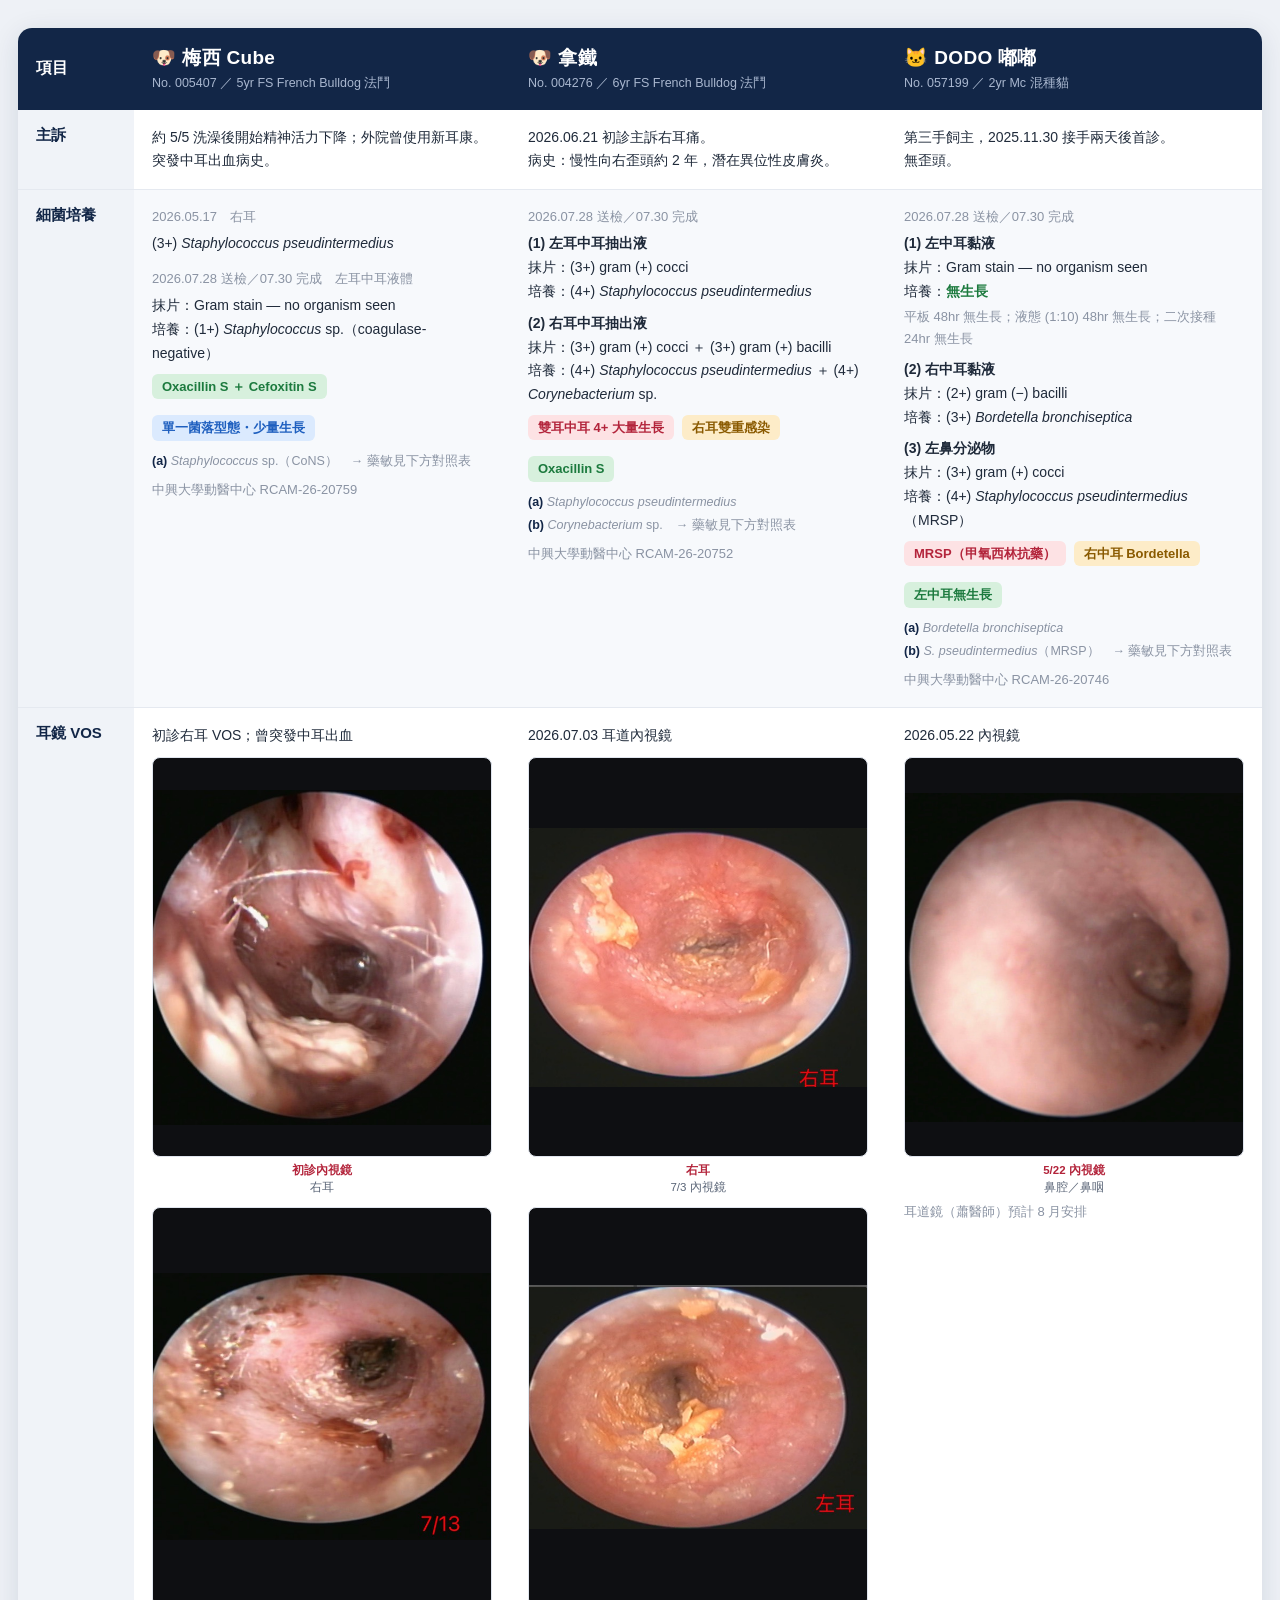
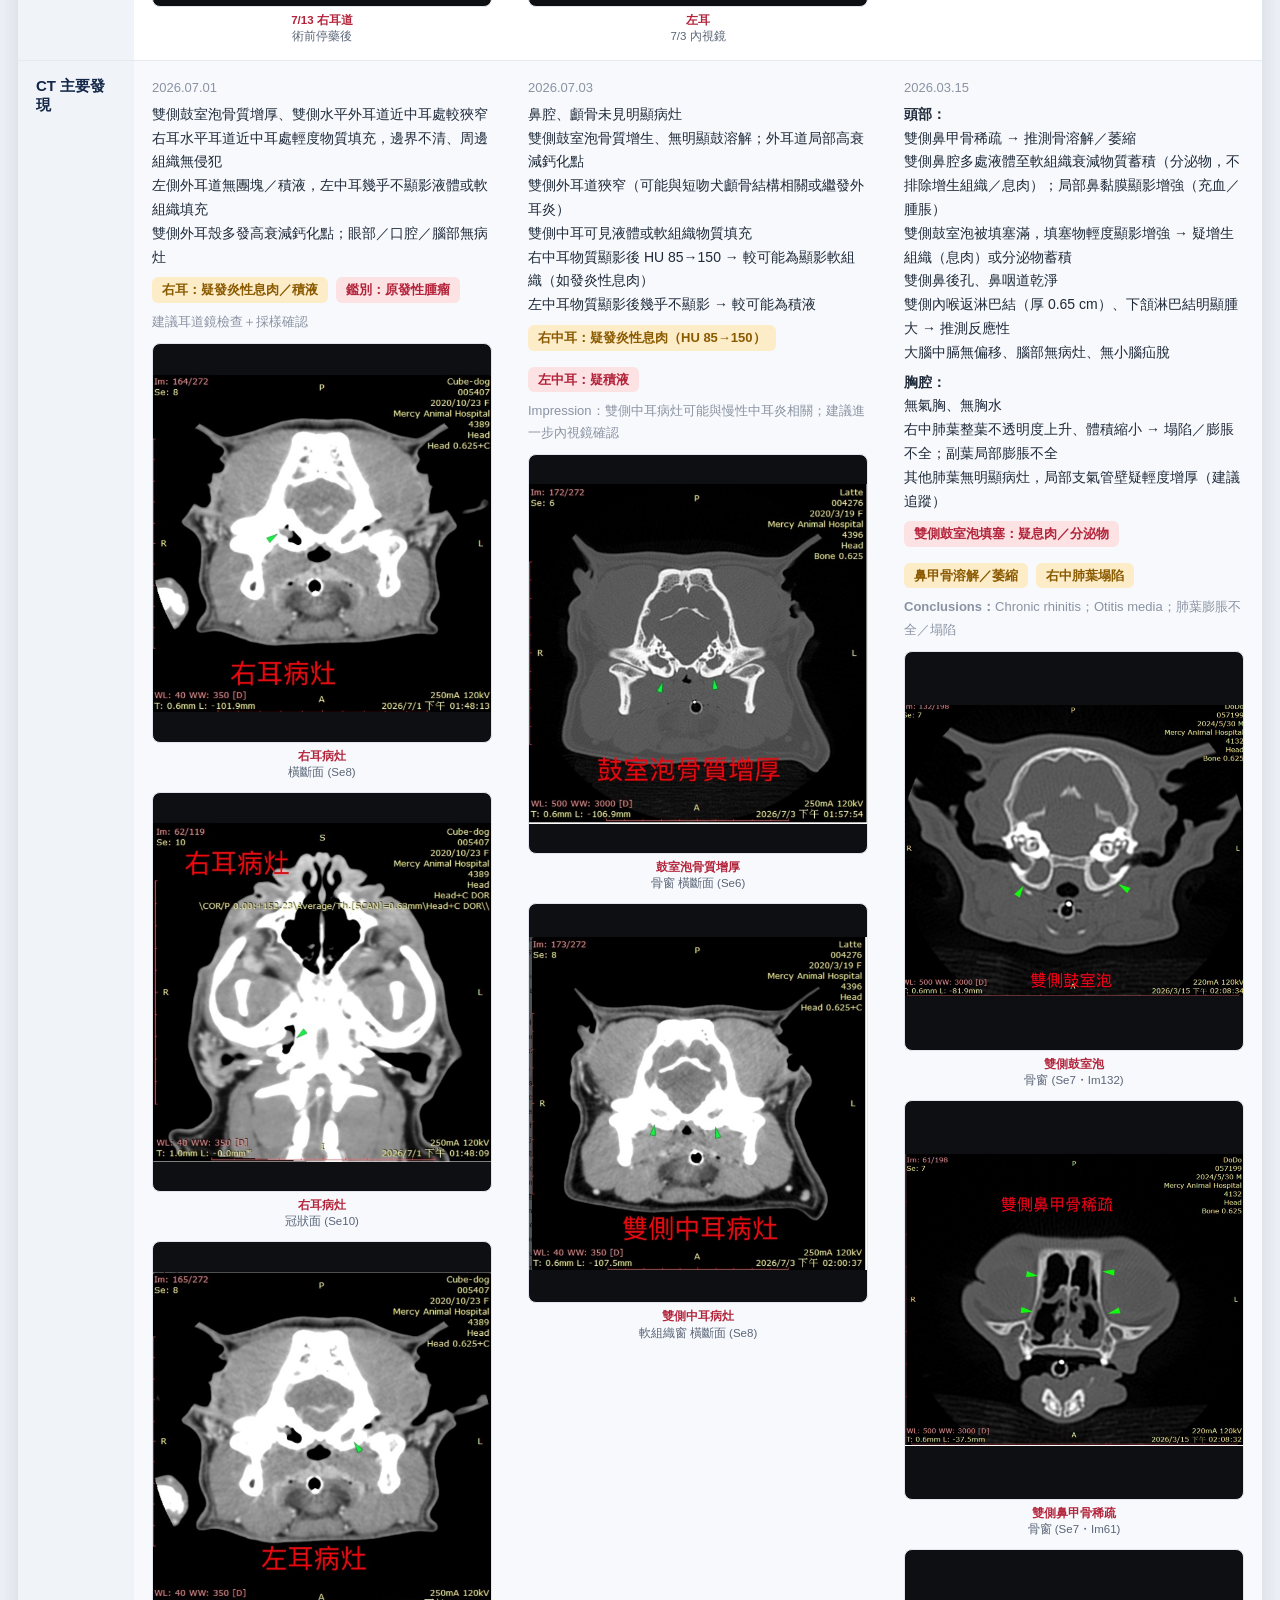
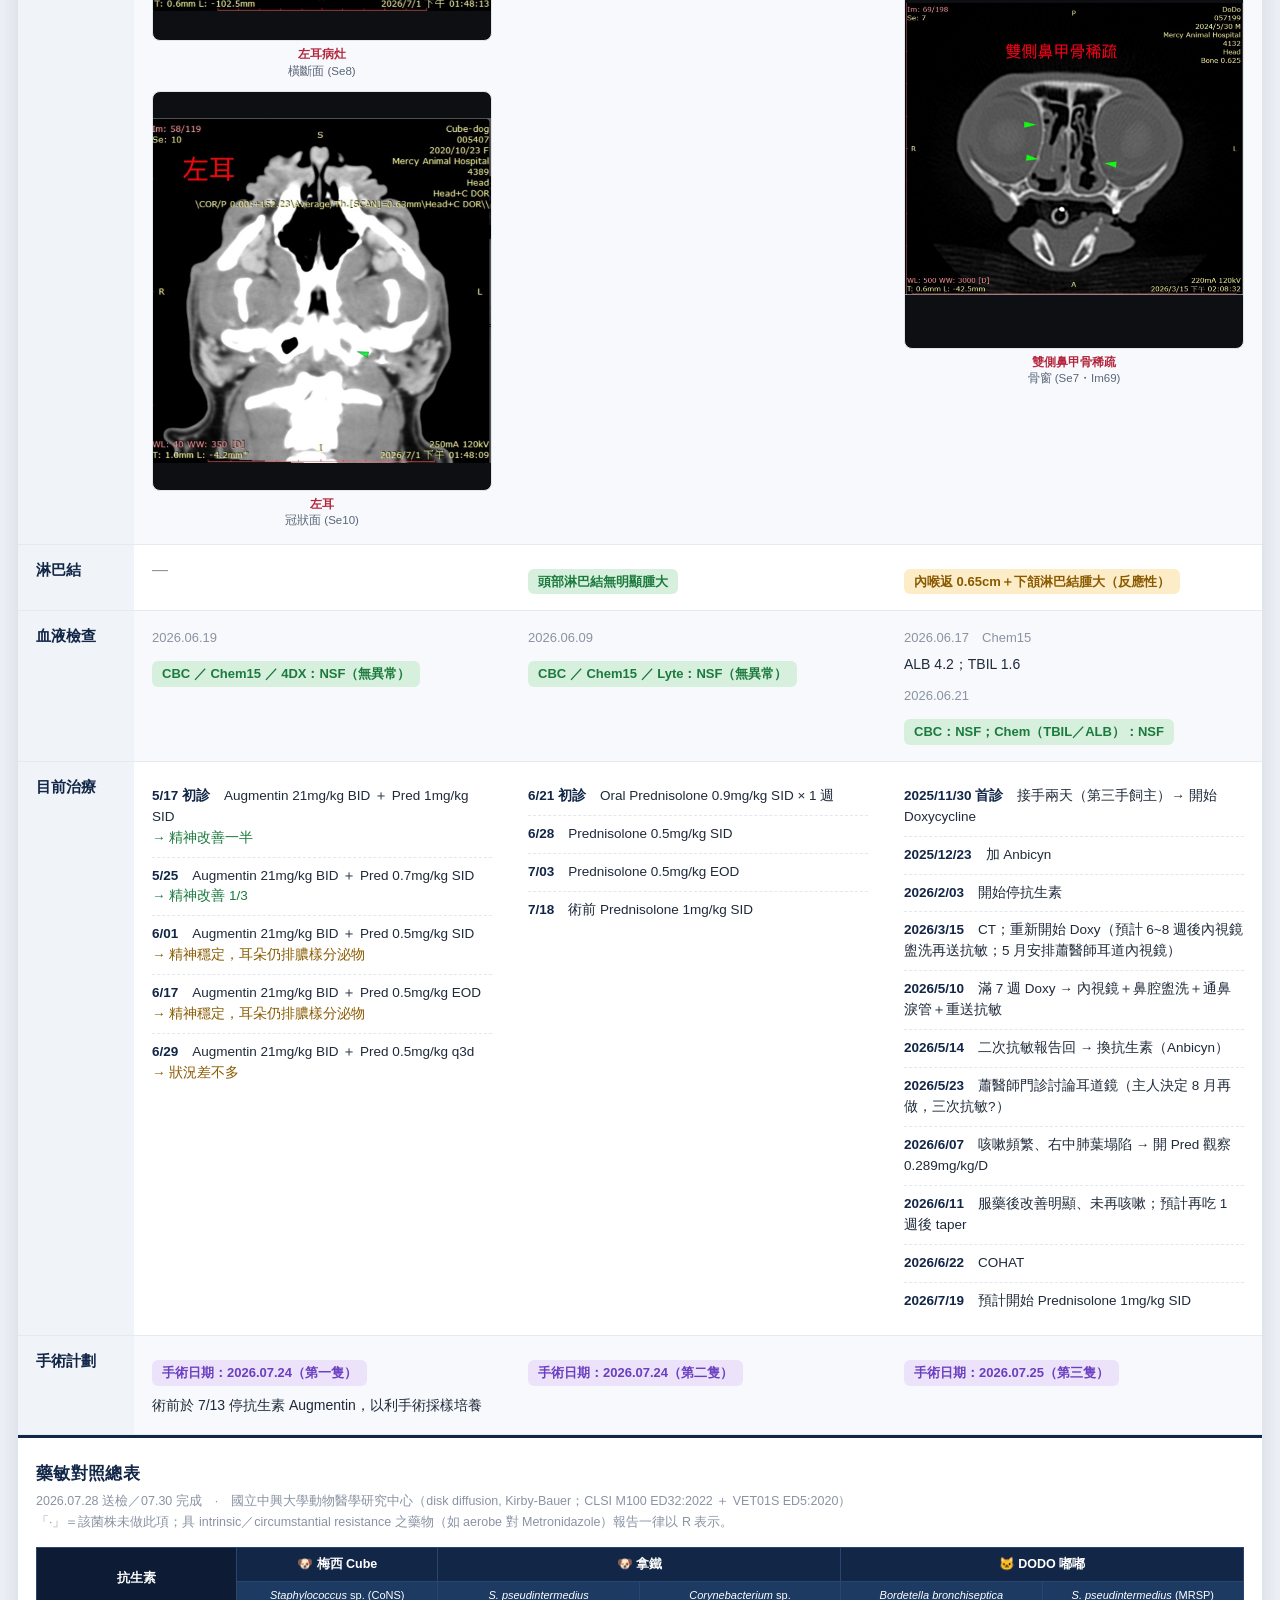
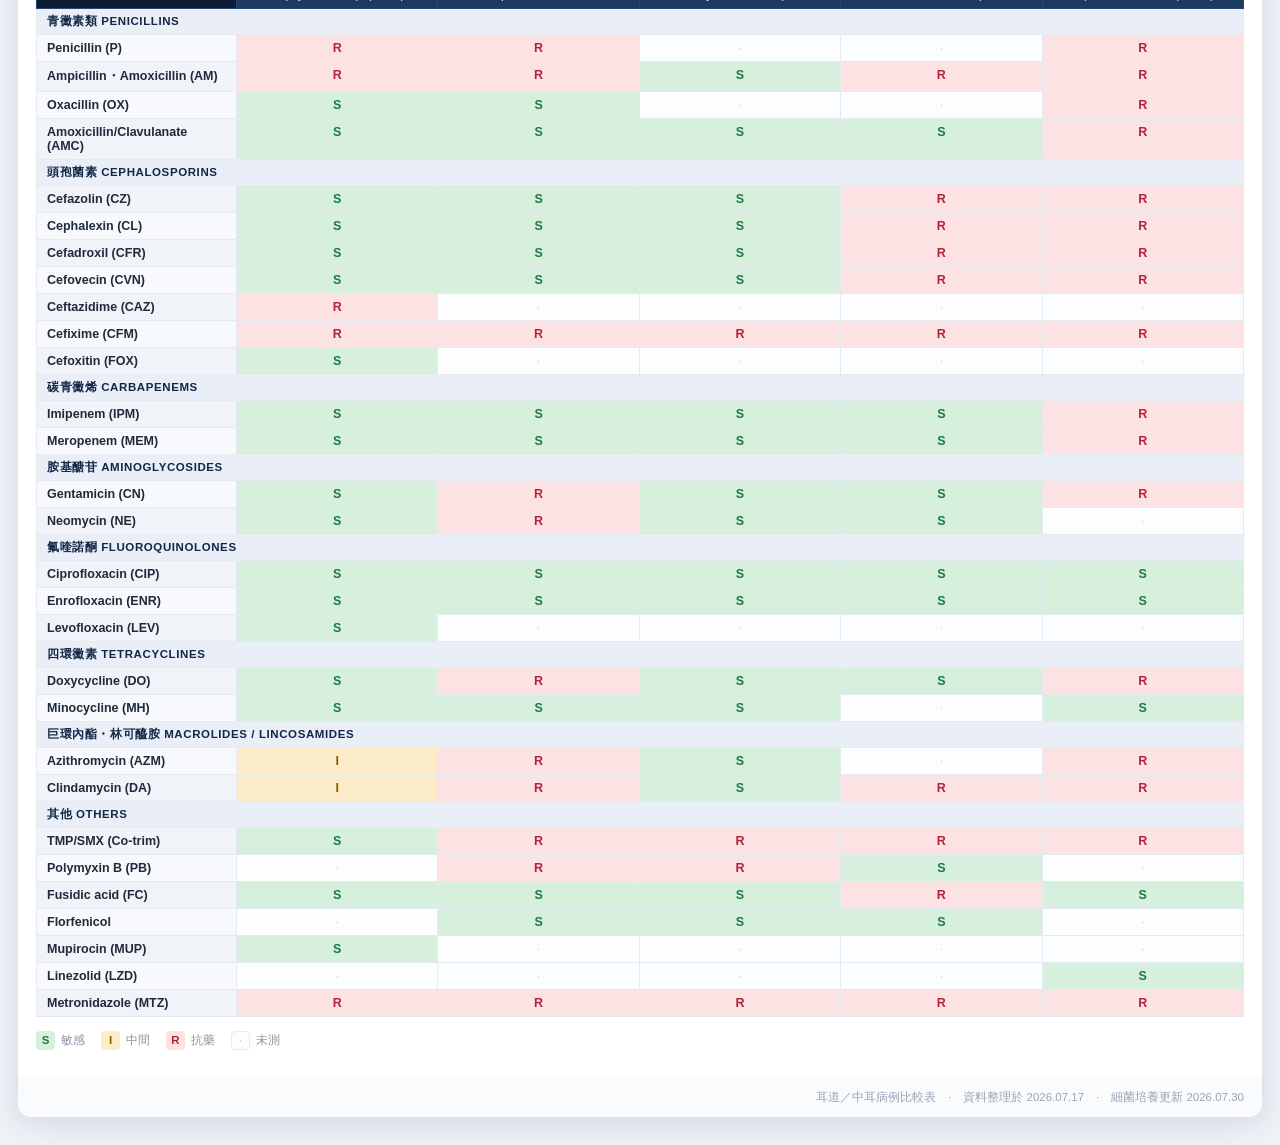
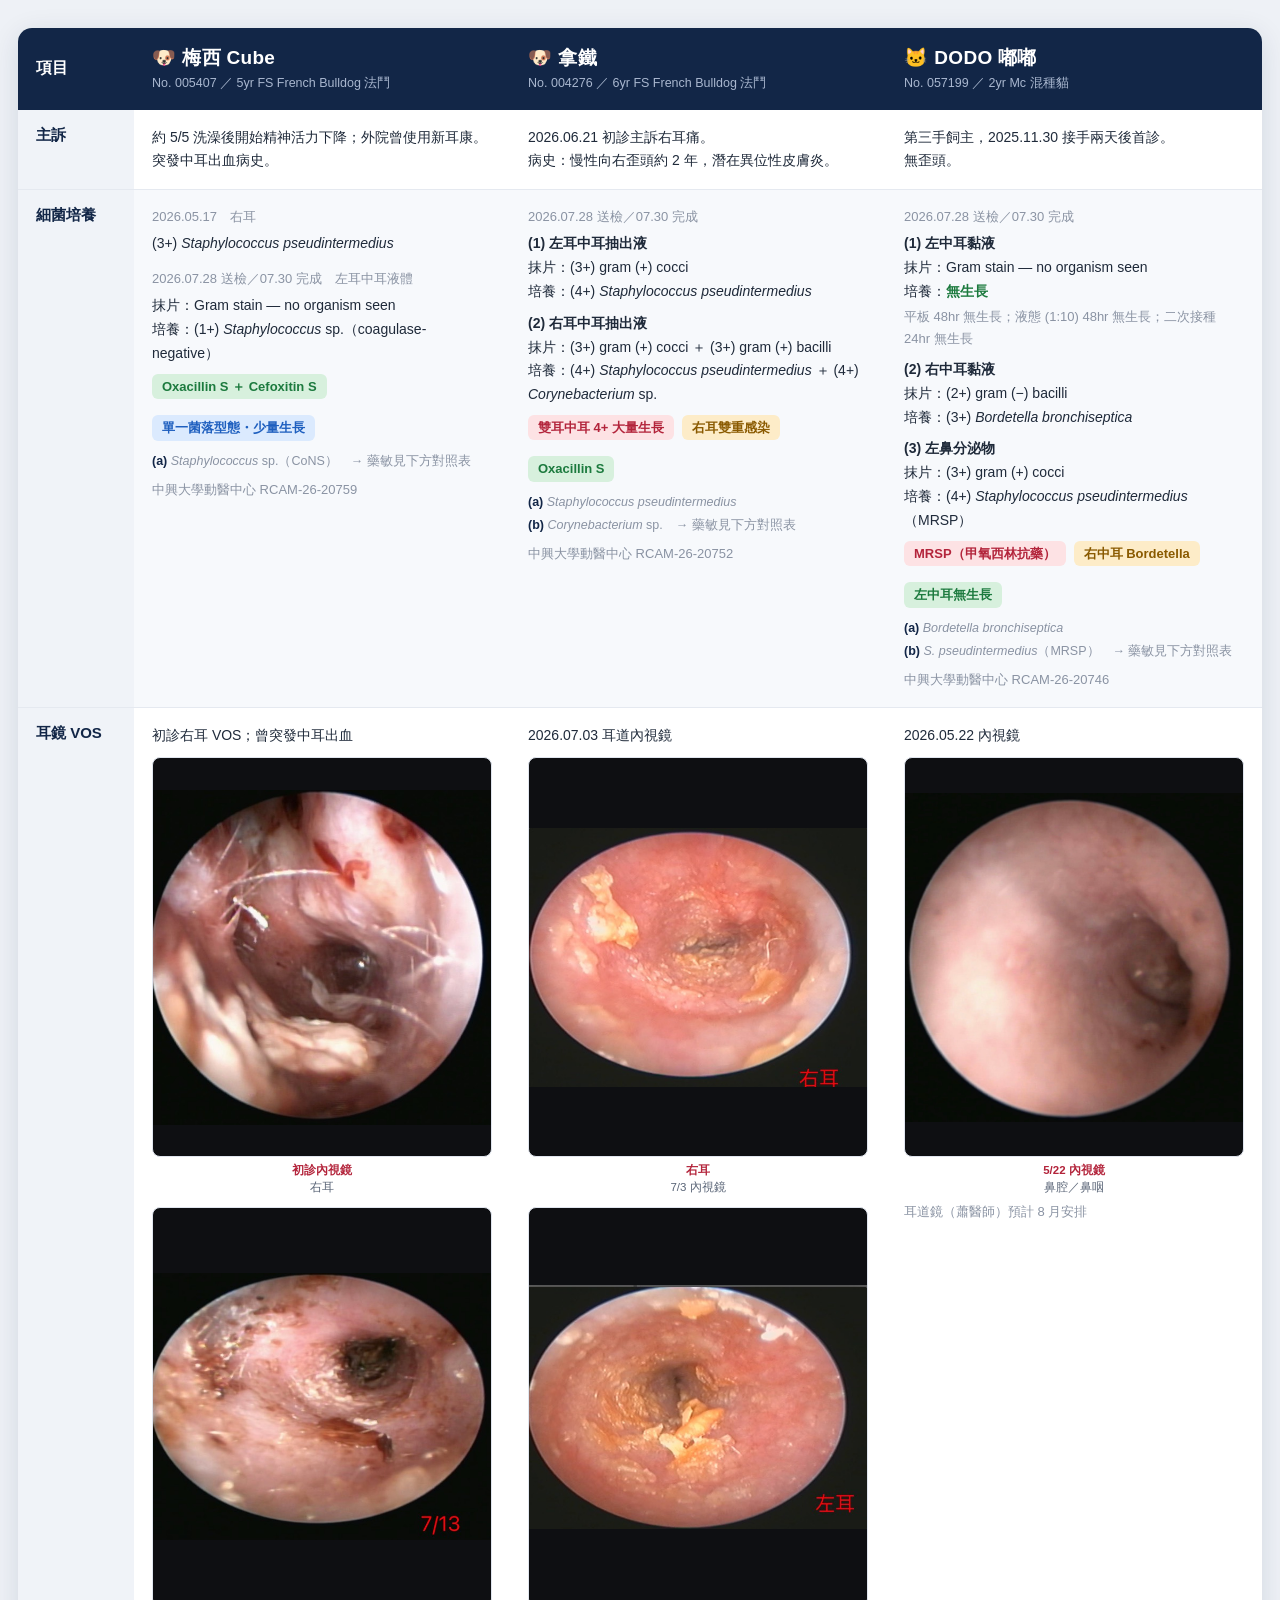
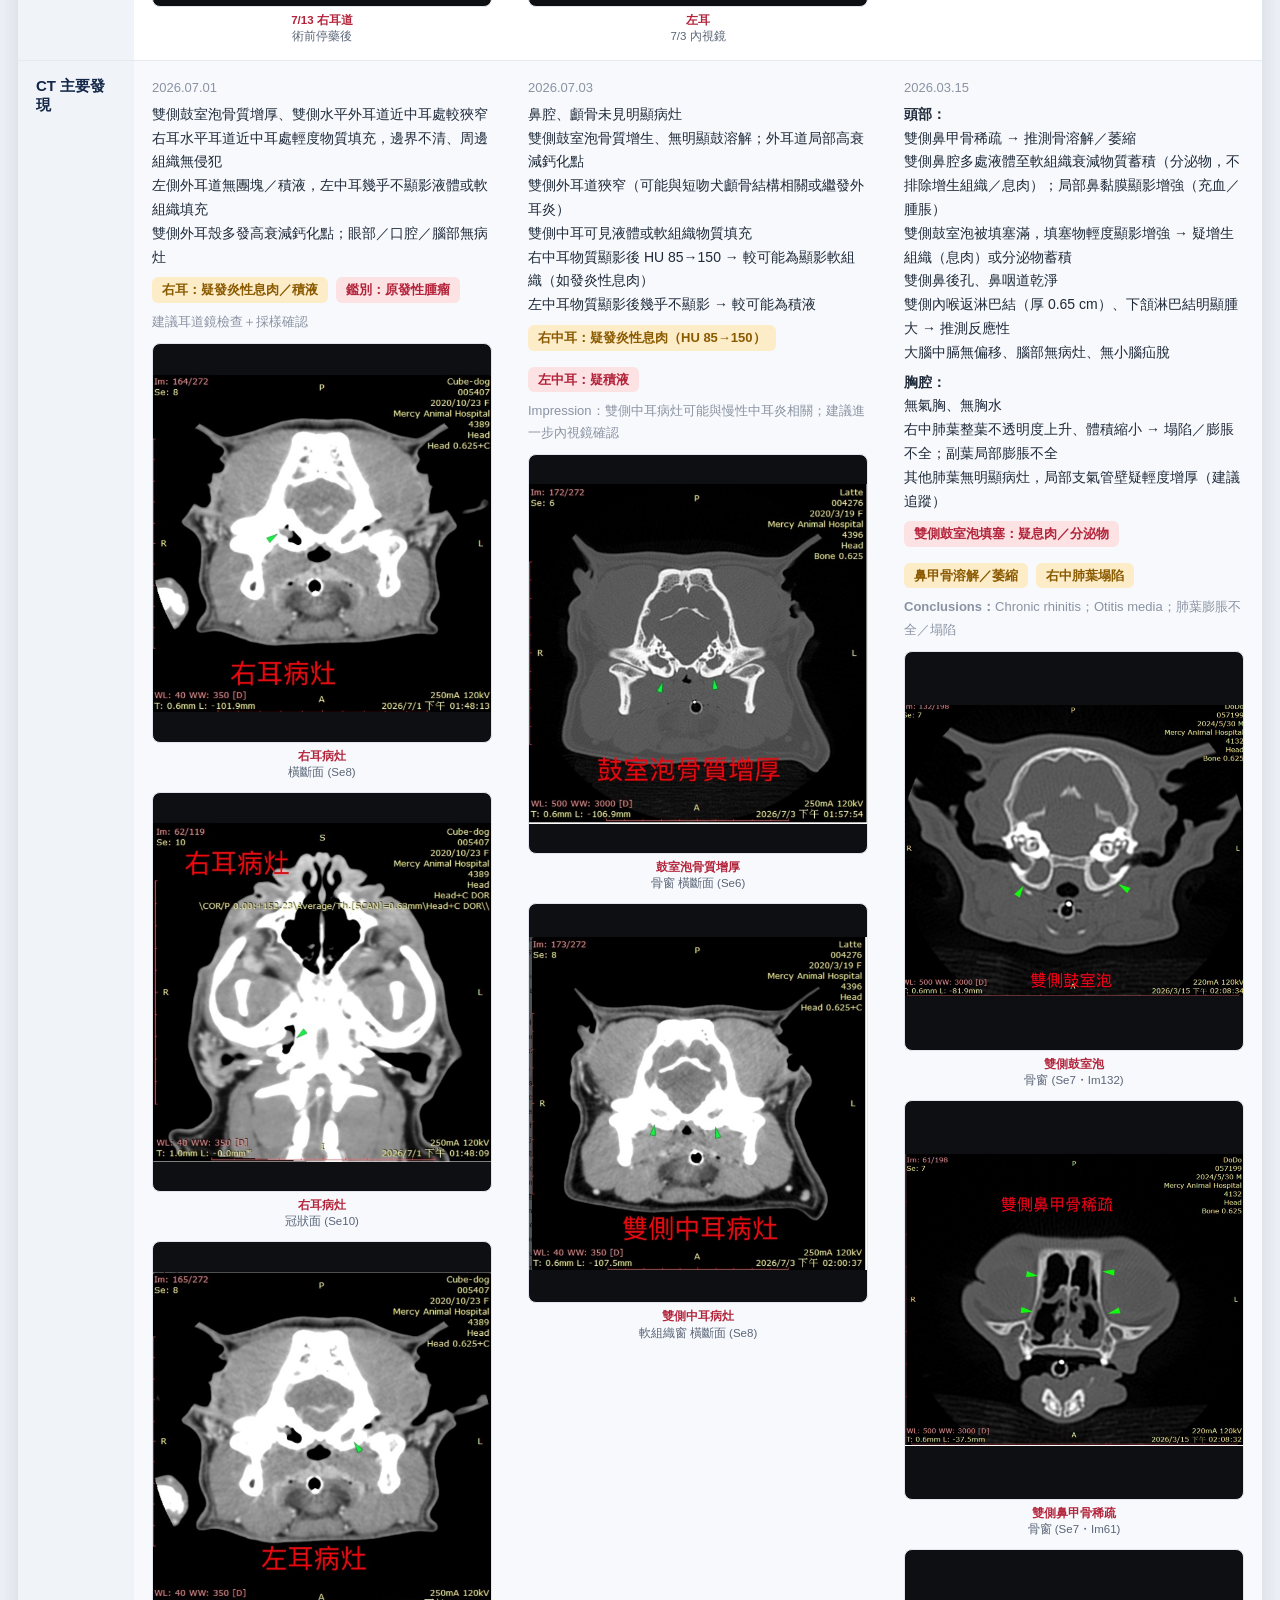
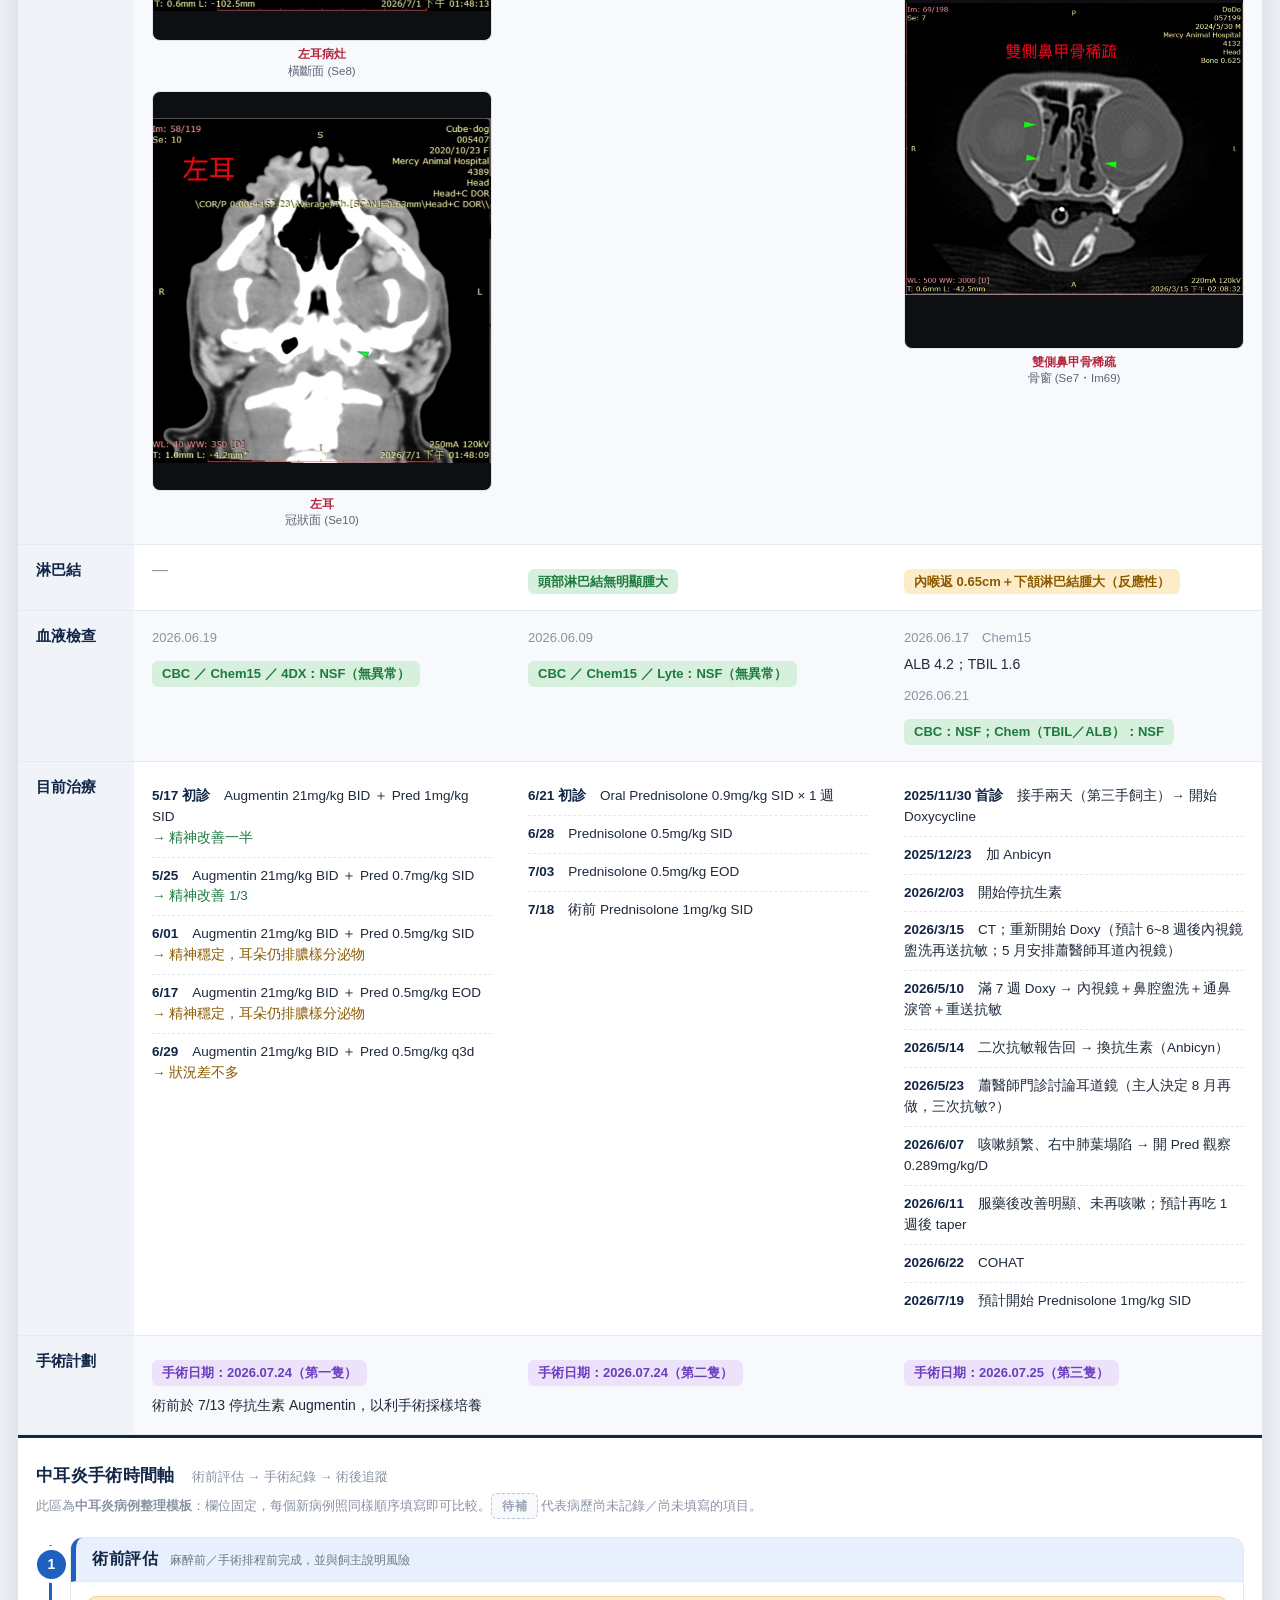
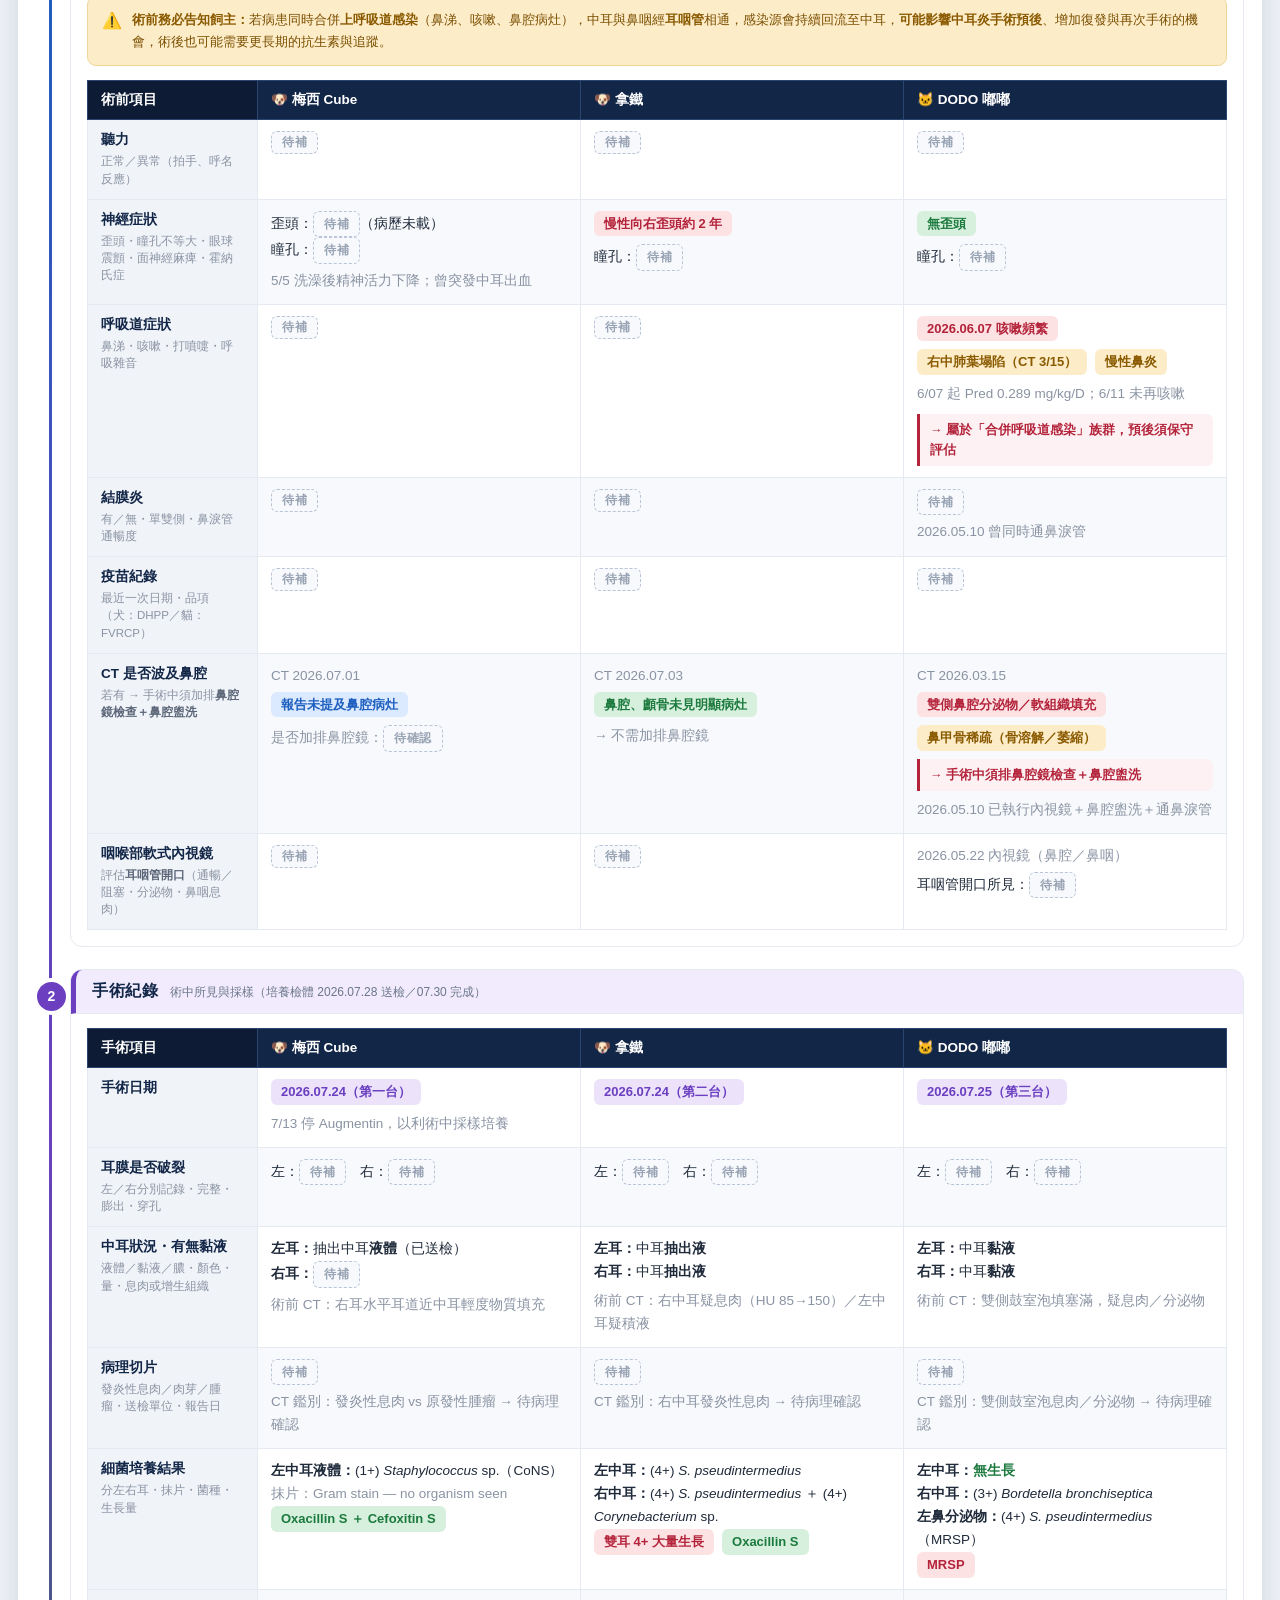
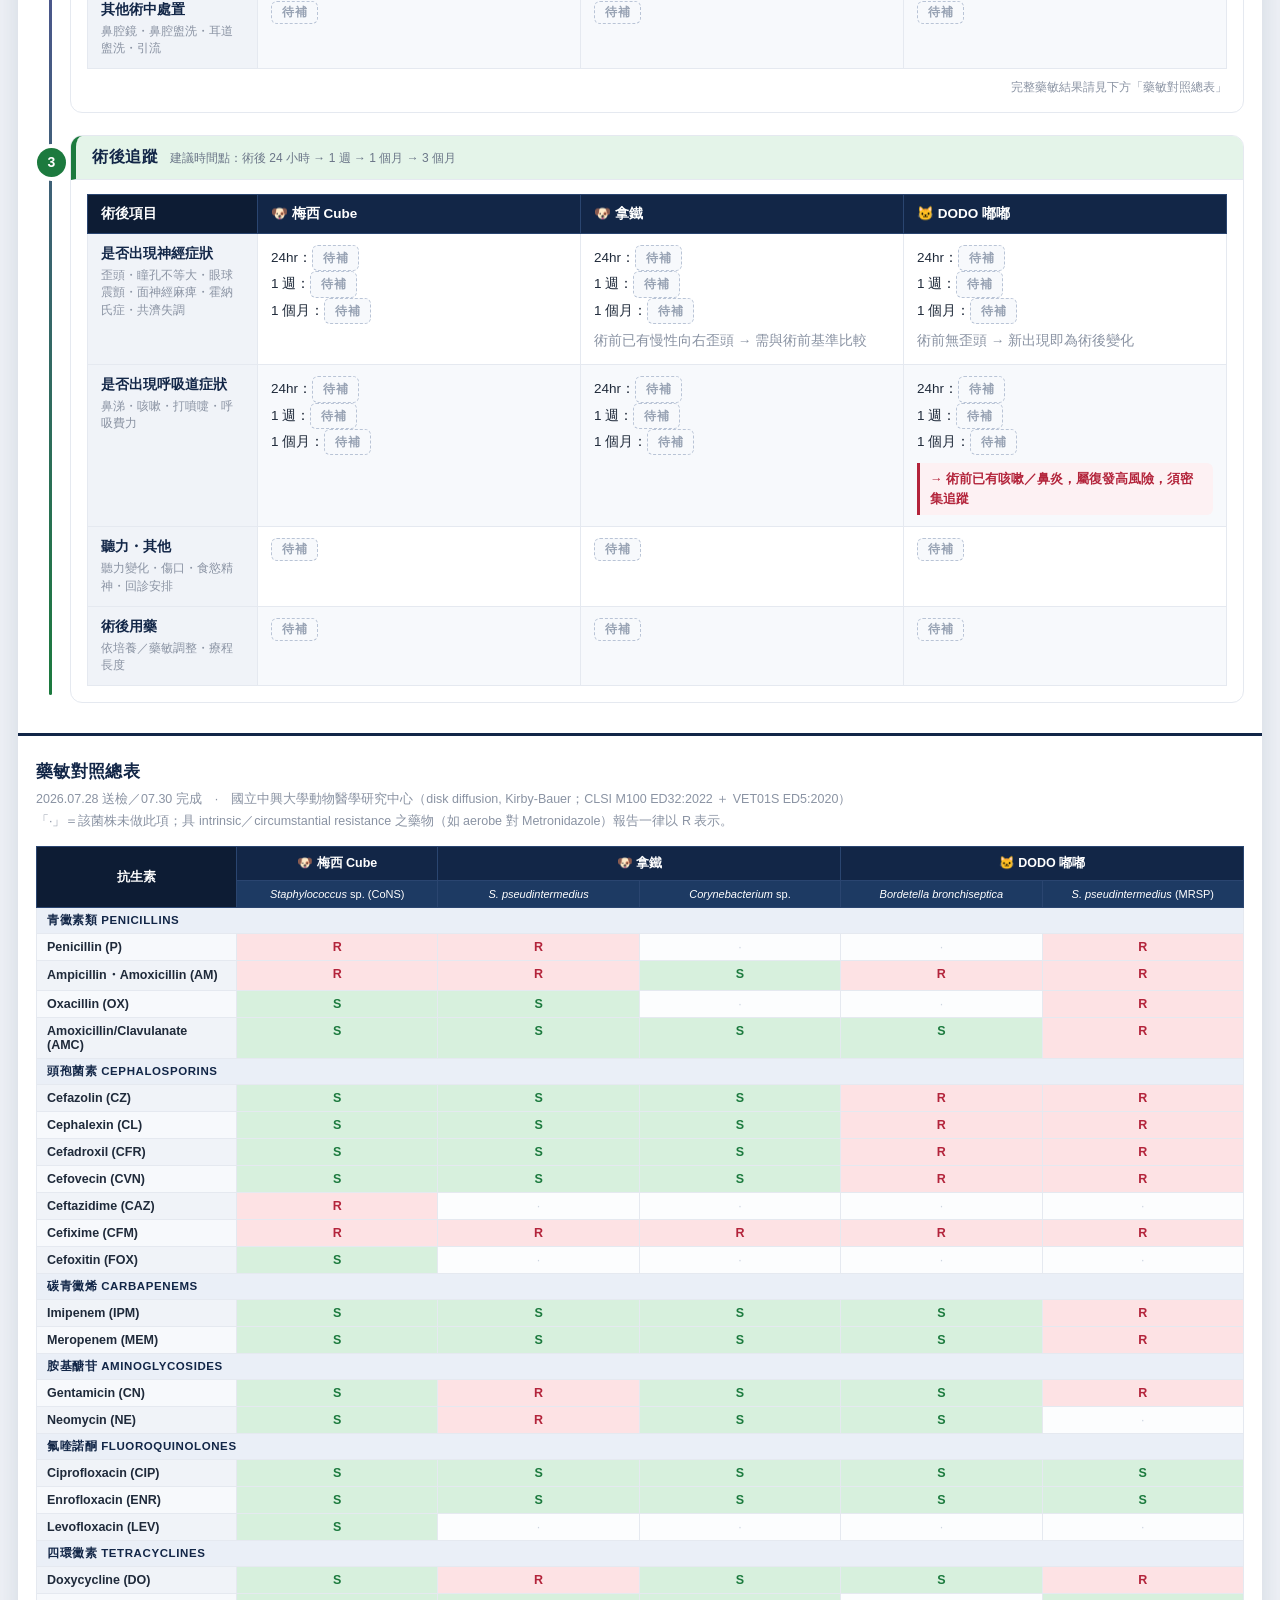
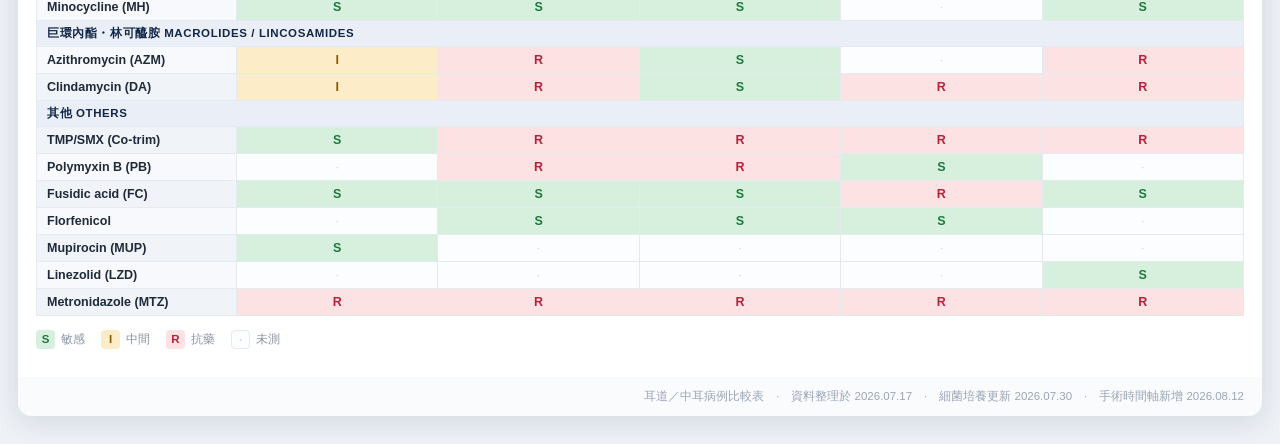
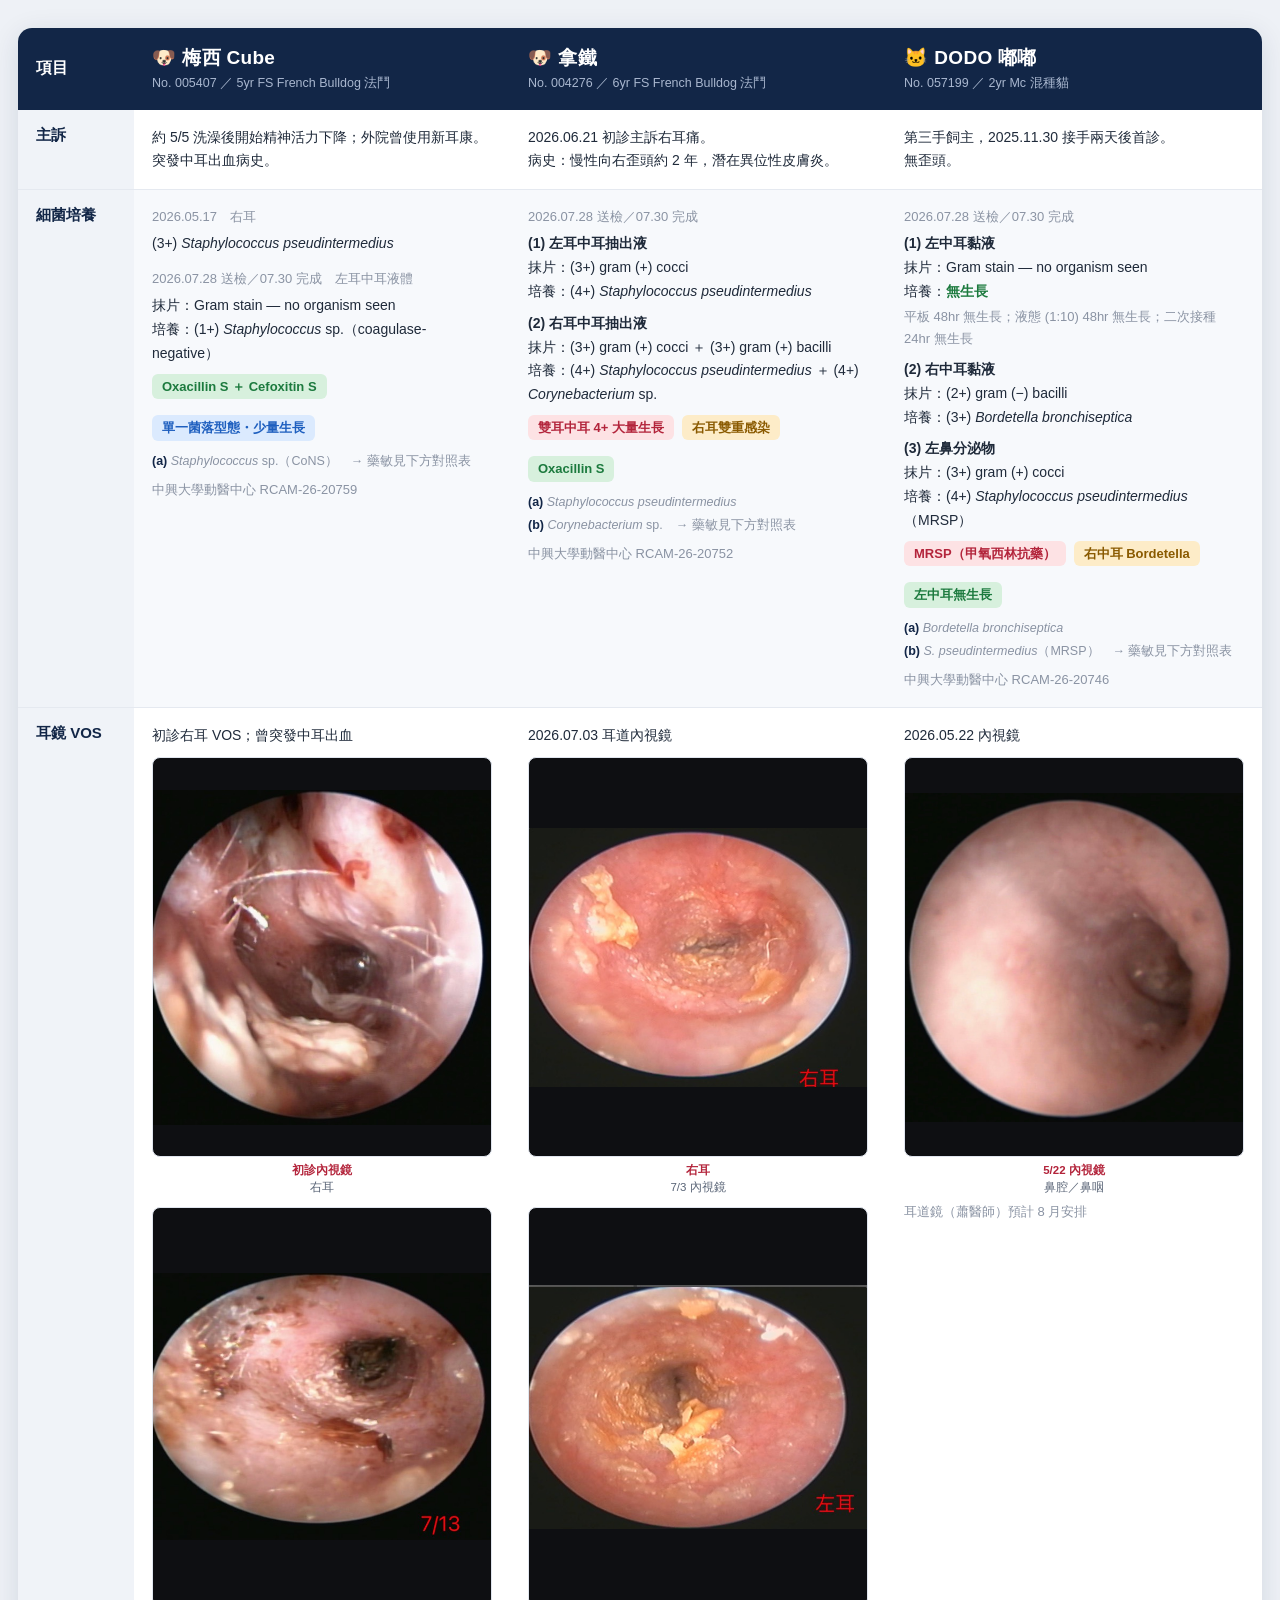
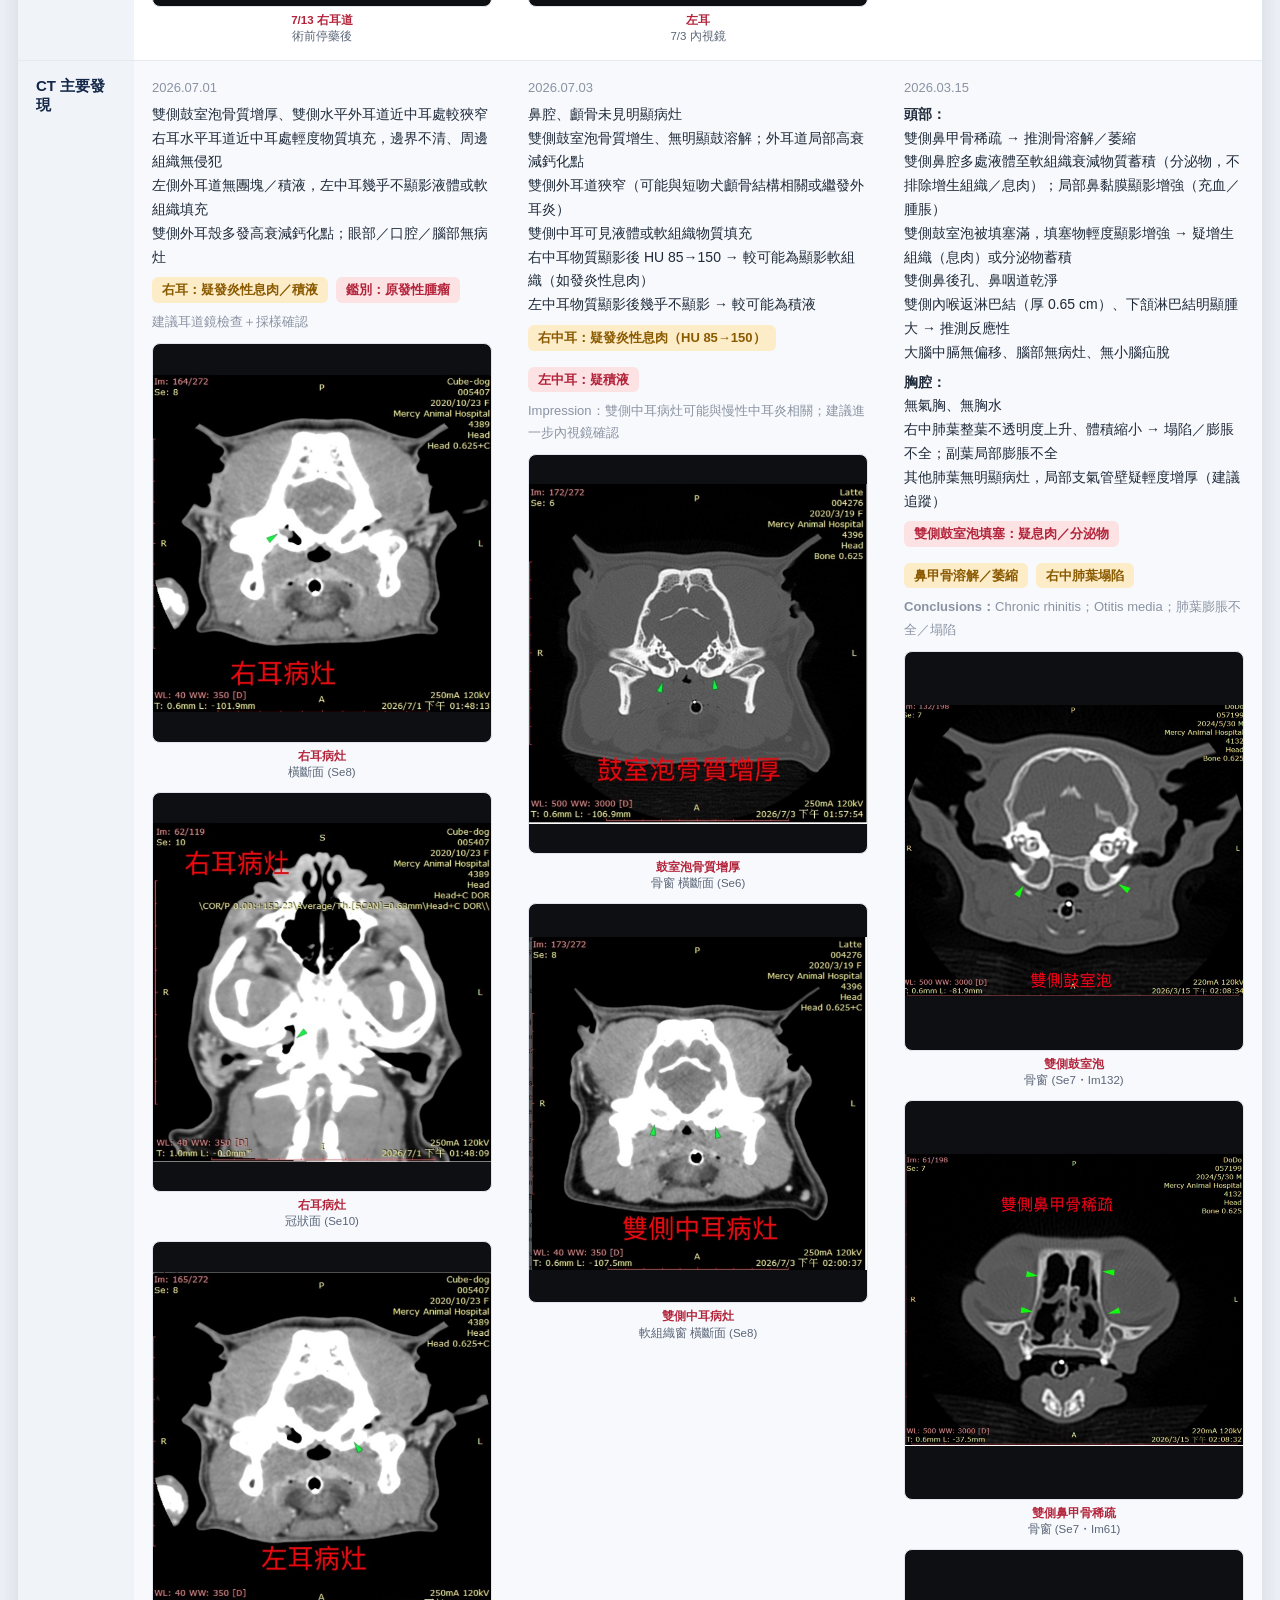
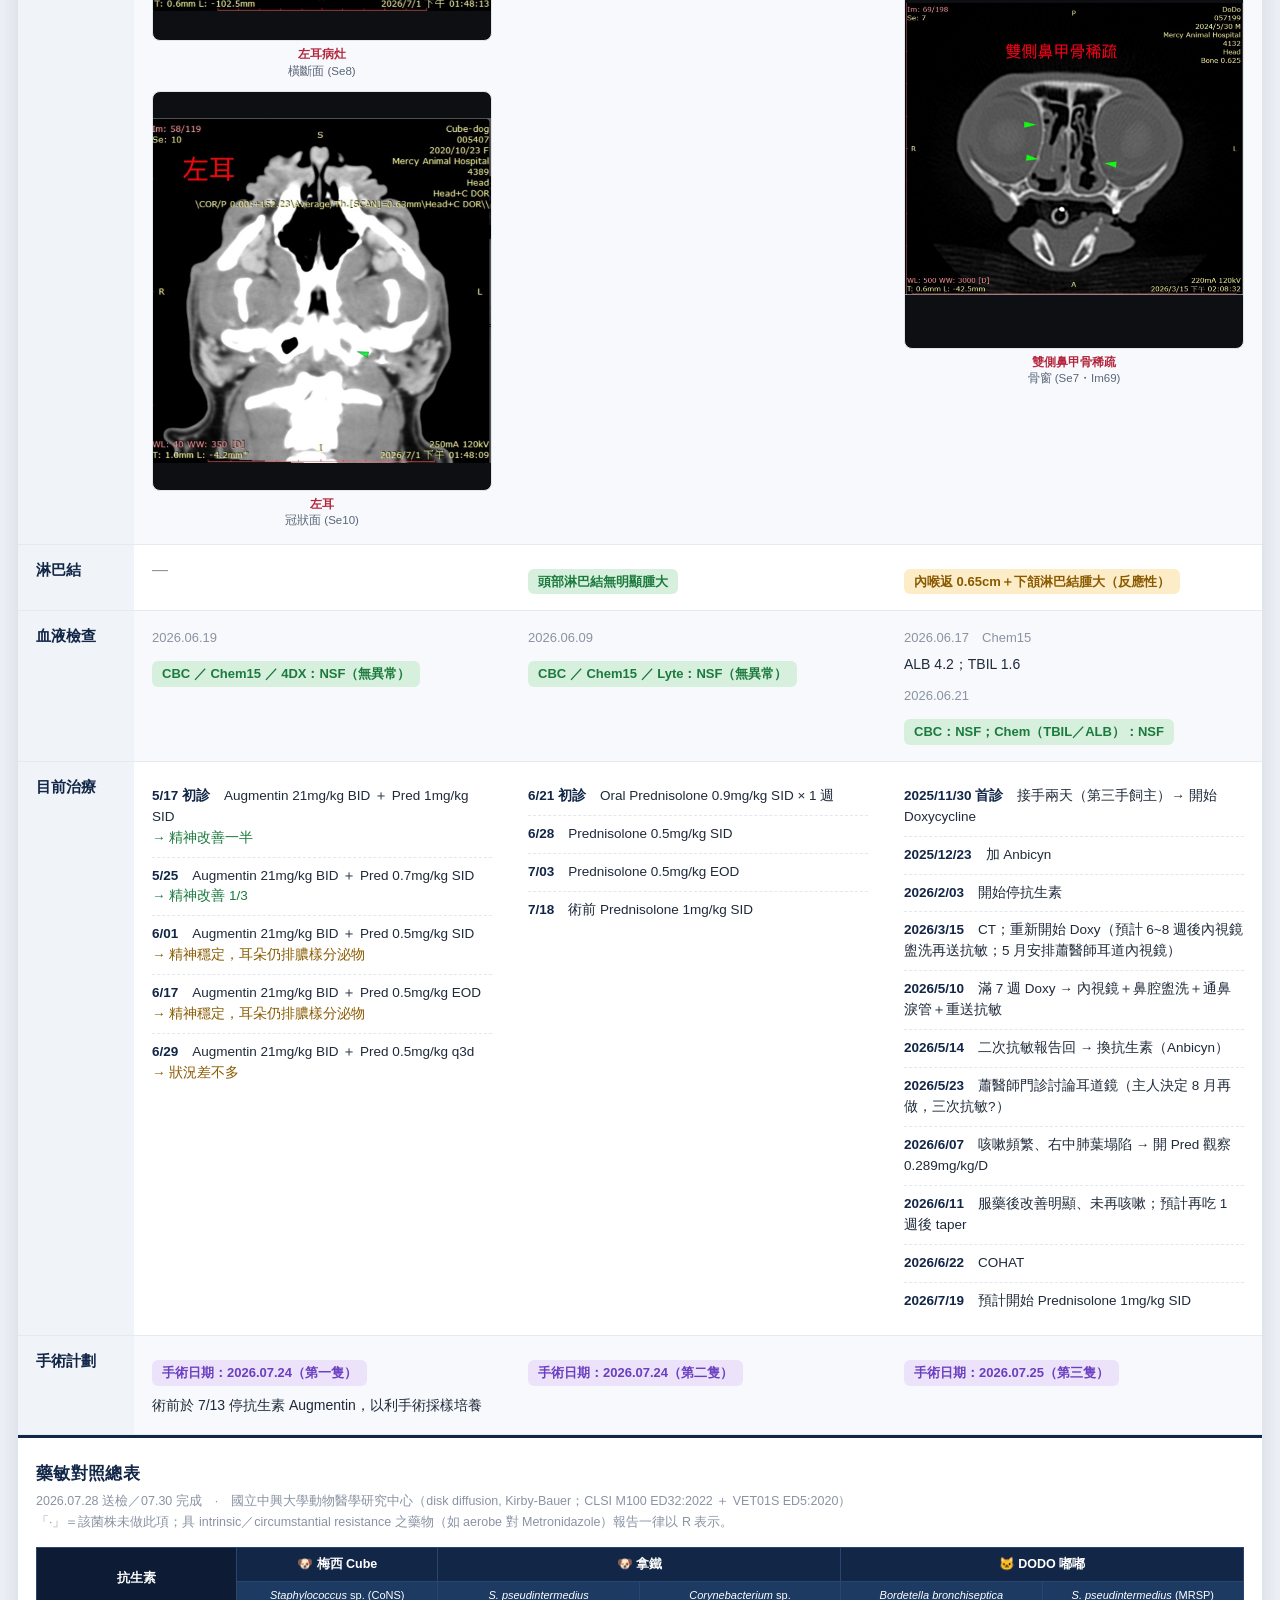
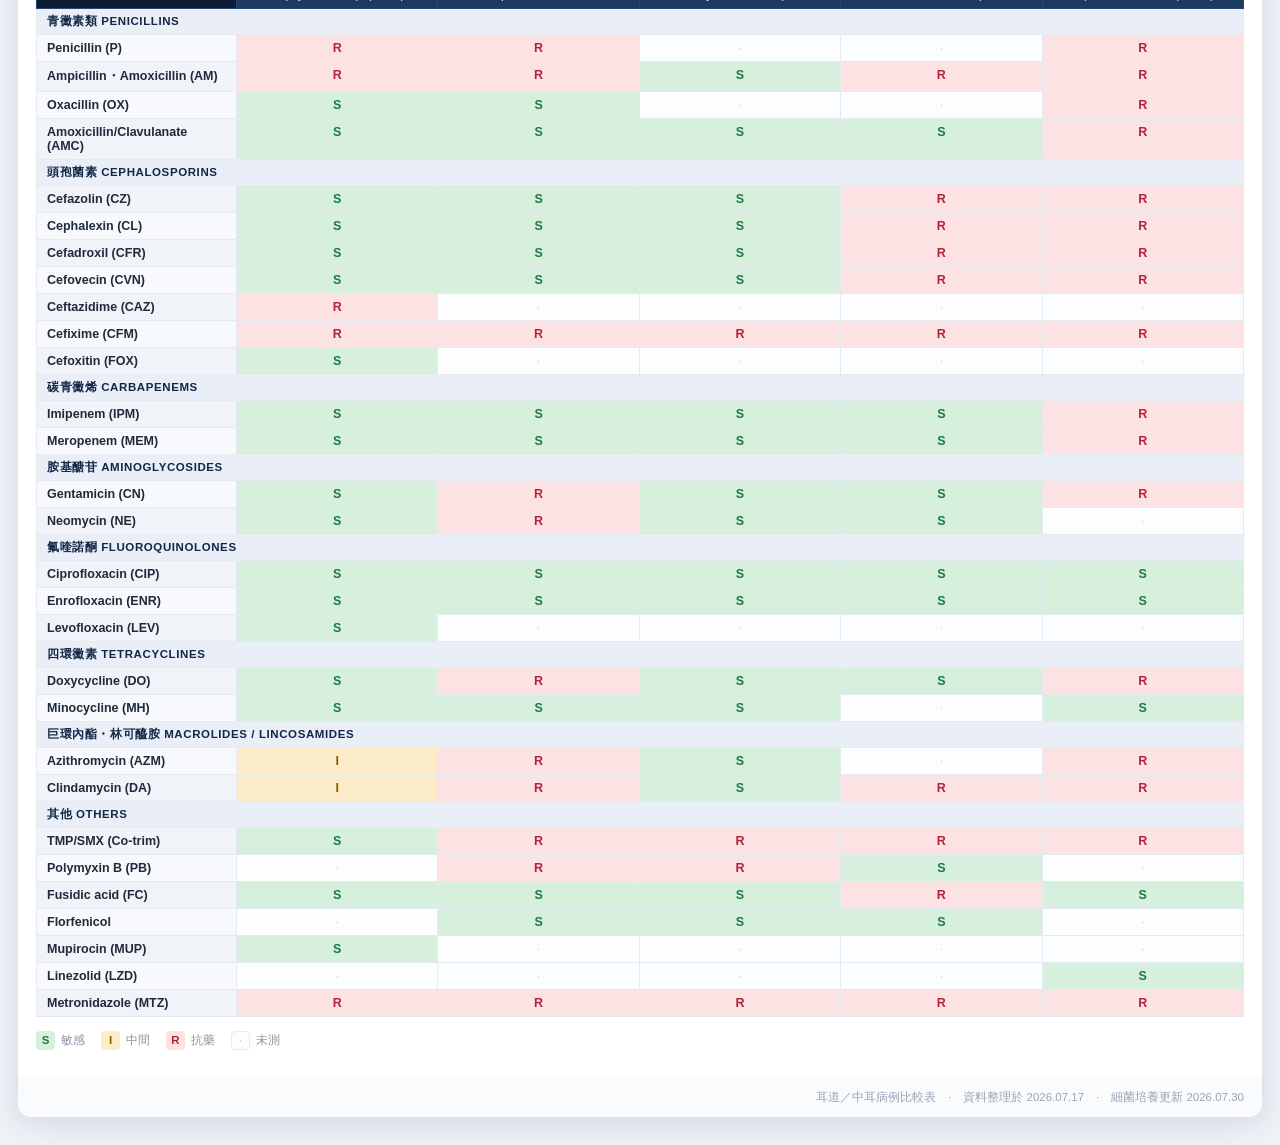
